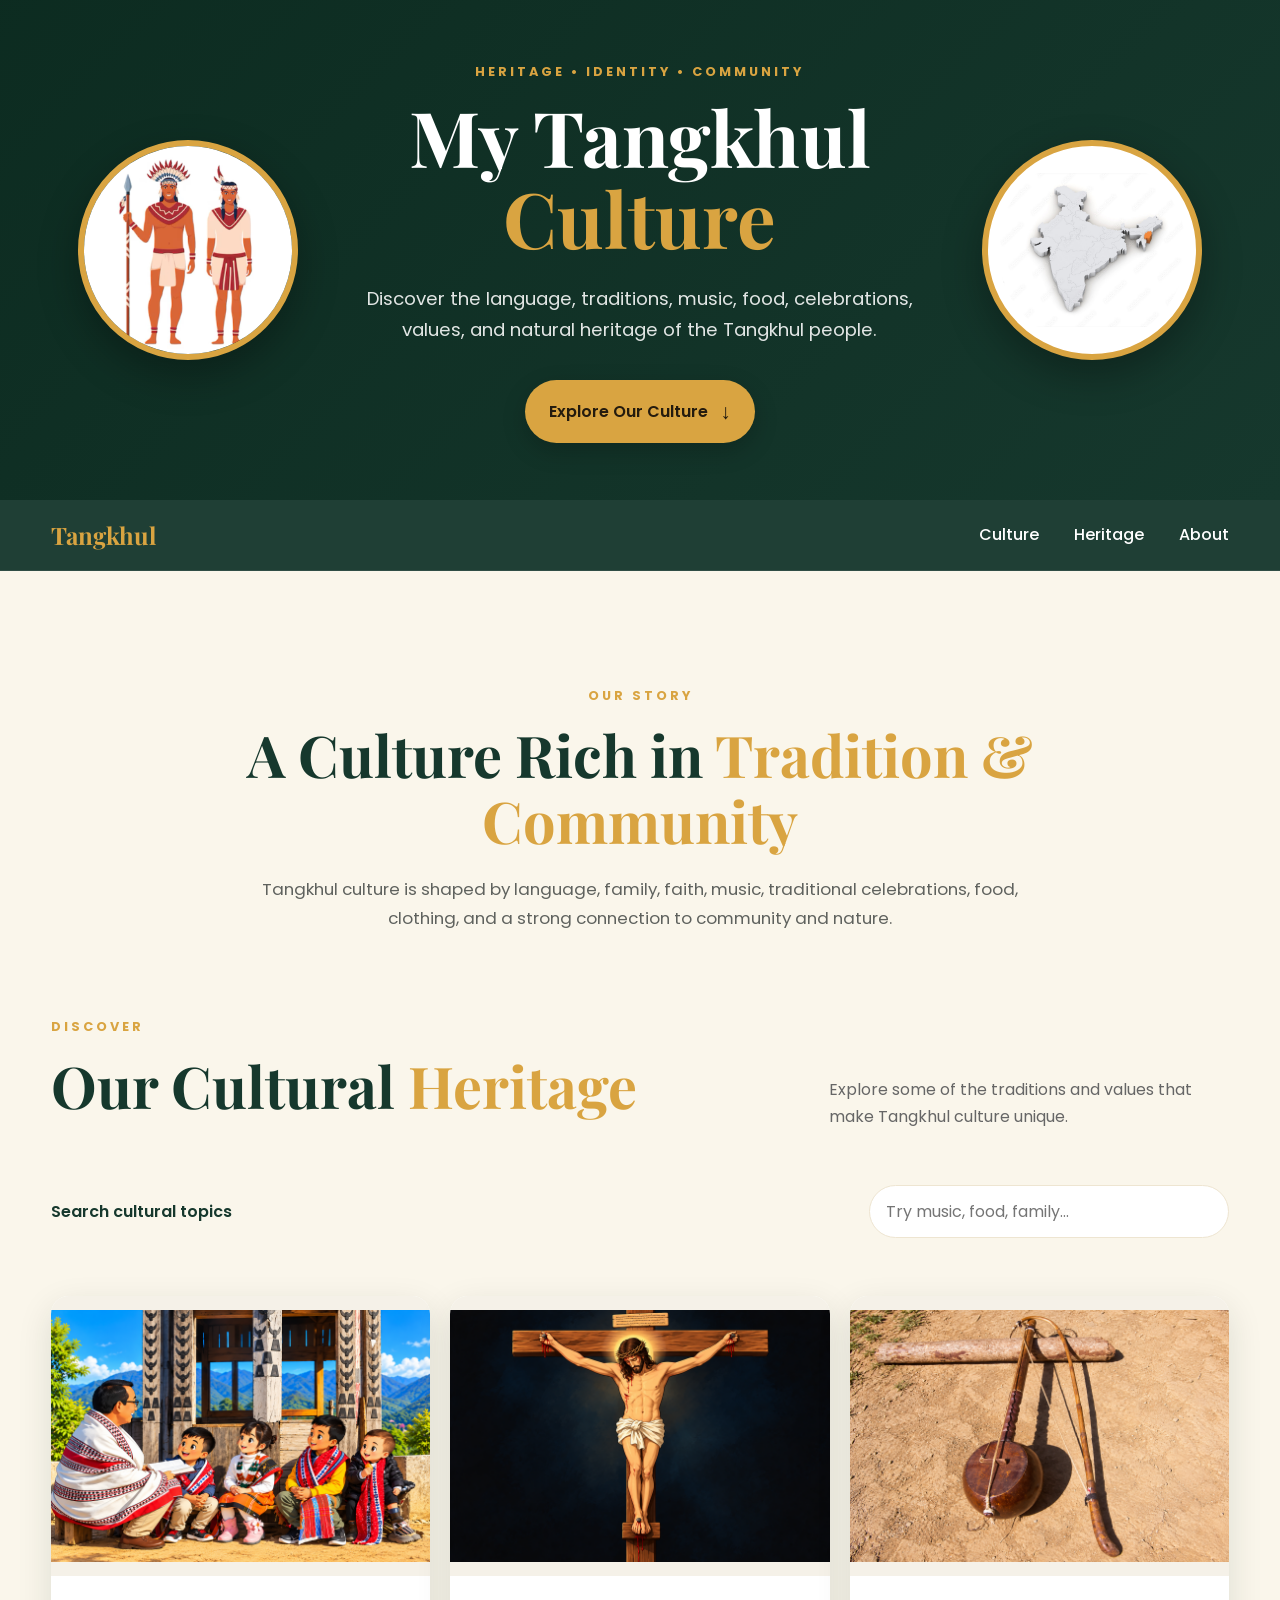
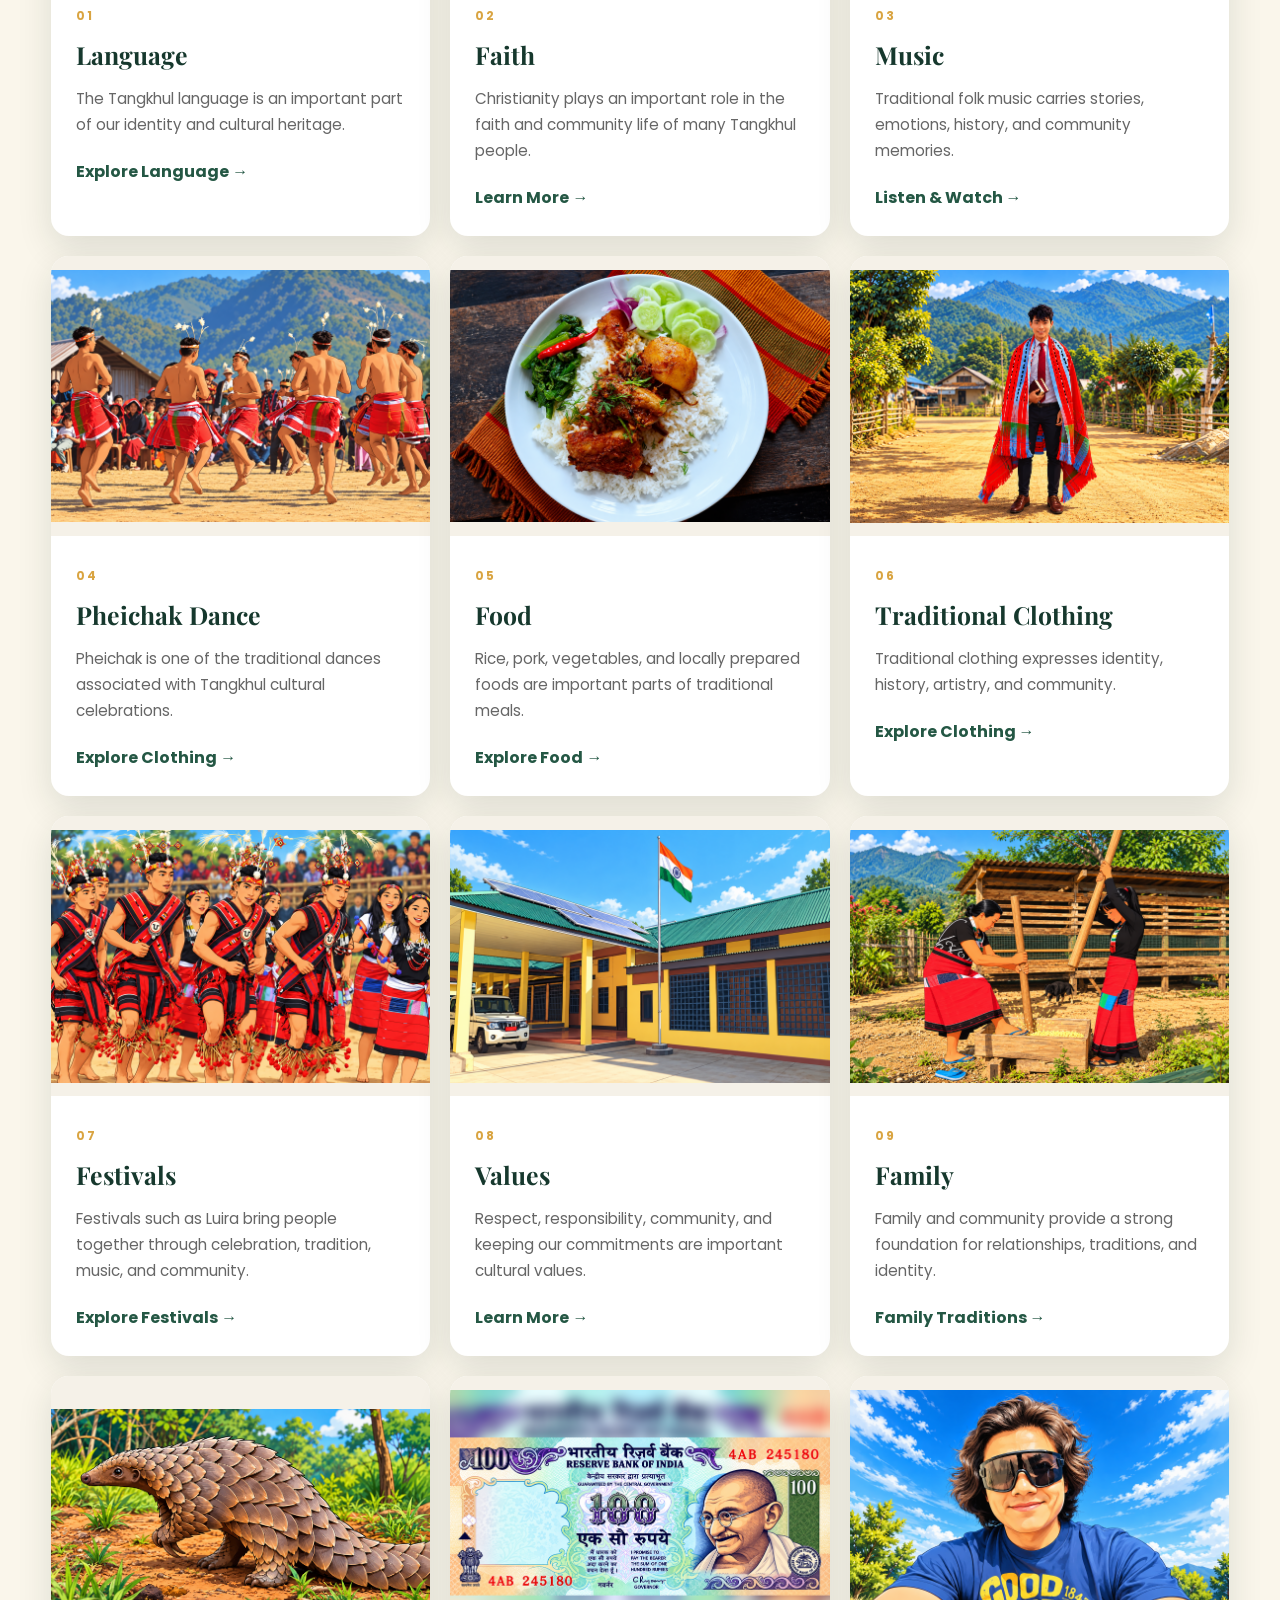
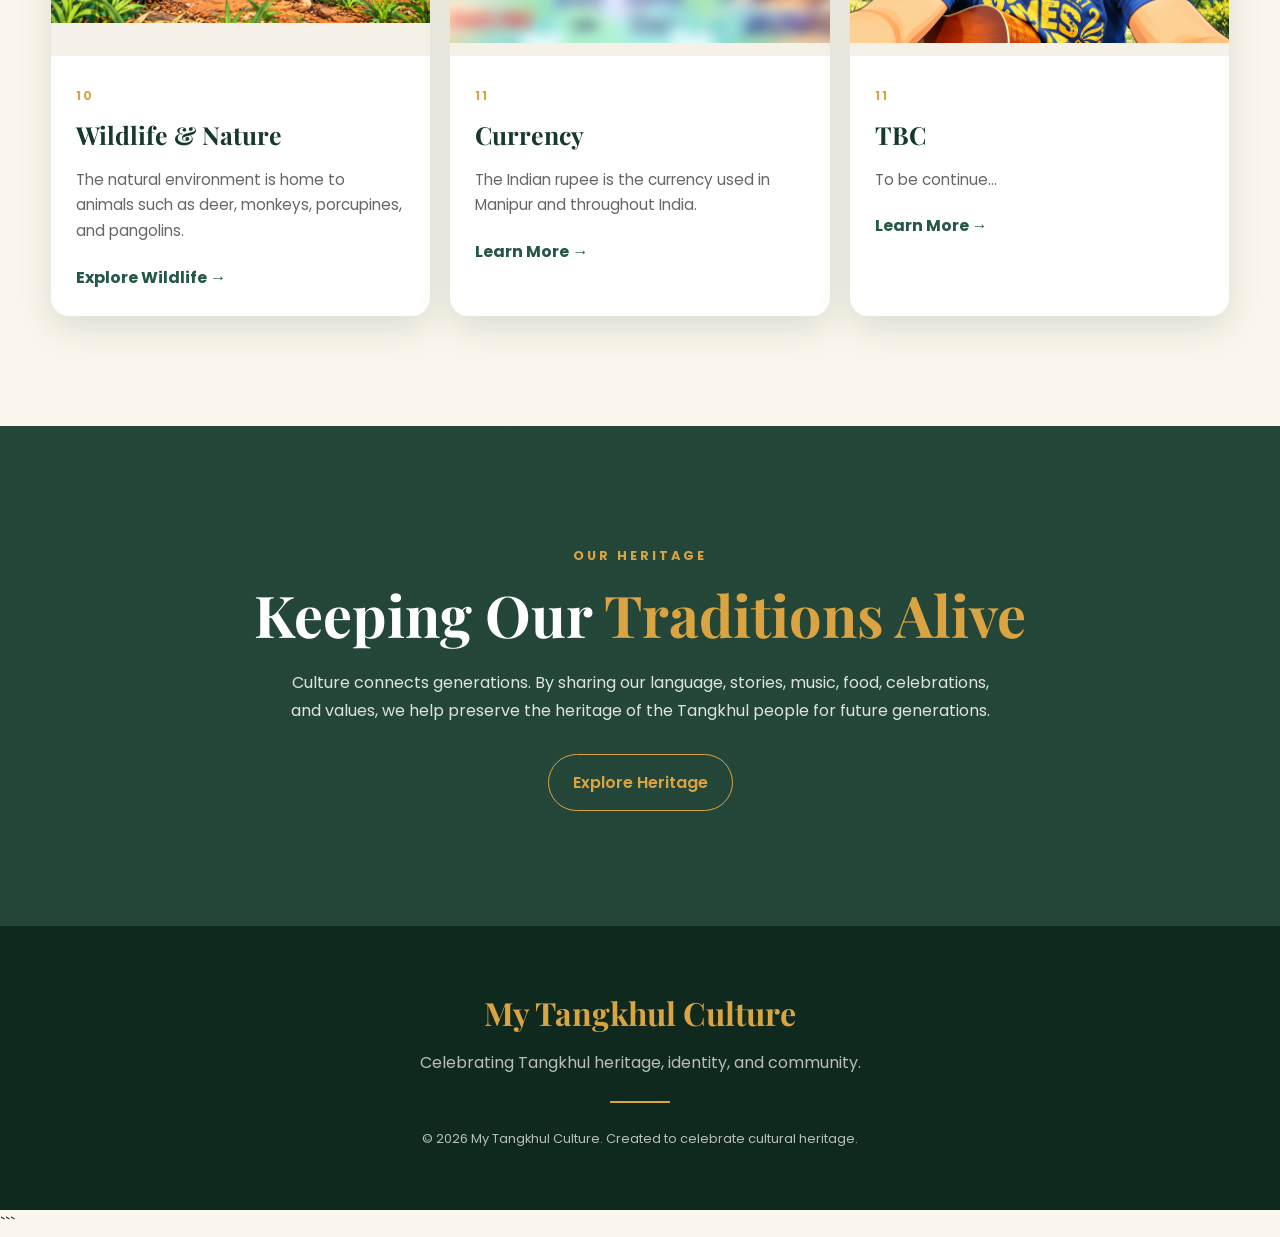
==== index.html @ 8b341cf4 "Fix equal culture card heights Co-authored-by: Copilot <223556219+Copilot@users.noreply.github.com>" ====
<!DOCTYPE html>
<html lang="en">

<head>
  <meta charset="UTF-8">
  <meta name="viewport" content="width=device-width, initial-scale=1.0">

  <meta name="description"
    content="Explore Tangkhul culture, language, traditions, food, music, festivals, clothing, family values, and natural heritage.">

  <title>Tangkhul Culture | Heritage & Tradition</title>

  <link rel="stylesheet" href="style.css">

  <!-- Google Font -->
  <link rel="preconnect" href="https://fonts.googleapis.com">
  <link rel="preconnect" href="https://fonts.gstatic.com" crossorigin>
  <link href="https://fonts.googleapis.com/css2?family=Playfair+Display:wght@600;700&family=Poppins:wght@300;400;500;600;700&display=swap" rel="stylesheet">
</head>

<body>

  <!-- ================= HEADER ================= -->

  <header class="hero">

    <div class="hero-overlay"></div>

    <div class="hero-content">

      <div class="hero-images">

        <img
          class="culture-logo"
          src="folder/image2.jpeg"
          alt="Tangkhul cultural heritage">

        
      </div>

      <div class="hero-text">

        <span class="eyebrow">HERITAGE • IDENTITY • COMMUNITY</span>

        <h1>
          My Tangkhul
          <span>Culture</span>
        </h1>

        <p>
          Discover the language, traditions, music, food, celebrations,
          values, and natural heritage of the Tangkhul people.
        </p>

        <a href="#culture" class="hero-button">
          Explore Our Culture
          <span>↓</span>
        </a>

      </div>

     <div class="hero-map">
  <img
    class="map-image"
    src="folder/India_map.jpg"
    alt="Map showing Manipur, India">
</div>
    </div>

  </header>


  <!-- ================= NAVIGATION ================= -->

  <nav class="navbar">

    <div class="nav-container">

      <a href="#" class="nav-logo">
        Tangkhul
      </a>

      <div class="nav-links">
        <a href="#culture">Culture</a>
        <a href="#heritage">Heritage</a>
        <a href="#about">About</a>
      </div>

    </div>

  </nav>


  <!-- ================= MAIN ================= -->

  <main>


    <!-- INTRODUCTION -->

    <section class="intro-section" id="about">

      <div class="section-label">
        OUR STORY
      </div>

      <h2>
        A Culture Rich in
        <span>Tradition & Community</span>
      </h2>

      <p>
        Tangkhul culture is shaped by language, family, faith, music,
        traditional celebrations, food, clothing, and a strong connection
        to community and nature.
      </p>

    </section>


    <!-- CULTURE -->

    <section class="culture-section" id="culture">

      <div class="section-heading">

        <div>
          <span class="section-label">DISCOVER</span>

          <h2>
            Our Cultural
            <span>Heritage</span>
          </h2>
        </div>

        <p>
          Explore some of the traditions and values that make Tangkhul
          culture unique.
        </p>

      </div>

      <div class="culture-search">
        <label for="culture-search-input">Search cultural topics</label>
        <input
          type="search"
          id="culture-search-input"
          placeholder="Try music, food, family..."
          autocomplete="off">
        <p class="search-status" id="search-status" aria-live="polite"></p>
      </div>


      <div class="culture-grid">


        <!-- LANGUAGE -->

        <article class="culture-card">

          <div class="card-image">
            <img
              src="folder/images3.png"
              alt="Tangkhul language and communication">
          </div>

          <div class="card-content">

            <span class="card-number">01</span>

            <h3>Language</h3>

            <p>
              The Tangkhul language is an important part of our identity
              and cultural heritage.
            </p>

            <a href="VIDEO_LINK_HERE" target="_blank" rel="noopener">
              Explore Language →
            </a>

          </div>

        </article>


        <!-- FAITH -->

        <article class="culture-card">

          <div class="card-image">
            <img
              src="folder/images4.png"
              alt="Tangkhul Christian faith">
          </div>

          <div class="card-content">

            <span class="card-number">02</span>

            <h3>Faith</h3>

            <p>
              Christianity plays an important role in the faith and
              community life of many Tangkhul people.
            </p>

            <a href="VIDEO_LINK_HERE" target="_blank" rel="noopener">
              Learn More →
            </a>

          </div>

        </article>


        <!-- MUSIC -->

        <article class="culture-card">

          <div class="card-image">
            <img
              src="folder/image5.png"
              alt="Traditional Tangkhul folk music">
          </div>

          <div class="card-content">

            <span class="card-number">03</span>

            <h3>Music</h3>

            <p>
              Traditional folk music carries stories, emotions,
              history, and community memories.
            </p>

            <a href="VIDEO_LINK_HERE" target="_blank" rel="noopener">
              Listen & Watch →
            </a>

          </div>

        </article>


        <!-- DANCE -->

        <article class="culture-card">

          <div class="card-image">
            <img
              src="folder/images6.png"
              alt="Pheichak traditional Tangkhul dance">
          </div>

          <div class="card-content">

            <span class="card-number">04</span>

            <h3>Pheichak Dance</h3>

            <p>
              Pheichak is one of the traditional dances associated
              with Tangkhul cultural celebrations.
            </p>

            <a
              href="https://www.google.com/search?q=tangkhul+traditional+dance&sca_esv=b1f4eb556121911c&udm=2&biw=1680&bih=928&sxsrf=APpeQnvKiBE0In77gcV1rYUWbkbeqvC3vQ%3A1791389968572&ei=EHHGavG8Io7wkPIPmfiJ-QQ&ved=2ahUKEwjxhOzVp6iXAxUOOEQIHRl8Ik8Q4dUDegQIBhAN&uact=5&oq=tangkhul+traditional+dance&gs_lp=Egtnd3Mtd2l6LWltZyIadGFuZ2todWwgdHJhZGl0aW9uYWwgZGFuY2UyBRAAGIAESOEZUIMJWPwScAJ4AJABAJgBOqABiAKqAQE1uAEDyAEA-AEBmAIHoAKuAsICBBAAGB7CAgYQABgIGB6YAwCIBgGSBwE3oAeFCLIHATW4B6ICwgcFMC41LjLIBxSACAE&sclient=gws-wiz-img"
              target="_blank"
              rel="noopener">
              Explore Clothing →
            </a>


          </div>

        </article>


        <!-- FOOD -->

        <article class="culture-card">

          <div class="card-image">
            <img
              src="folder/images7.png"
              alt="Traditional Tangkhul food">
          </div>

          <div class="card-content">

            <span class="card-number">05</span>

            <h3>Food</h3>

            <p>
              Rice, pork, vegetables, and locally prepared foods
              are important parts of traditional meals.
            </p>

            <a
              href="https://www.google.com/search?sca_esv=e6558228c21b68cd&sxsrf=APpeQnvVaDxxaYmfhgzriC5wGG1EToeEeA:1791347391746&q=tangkhul+fruits+tangkhul+vegetables+list&uds=AJ5uw1_a2D0D09lxm8gpKKOTUn4rTalc9ibXQalw1qPNRsa2kQ3IgC-gRByLQxCX6St3PCnp_PXDQDhPF0Wb9hGnmIifoe-ceVEUcqGxDKPXpAwOVZIaawjYuNQMHVTKQurfPCdl4IJgNLN0kufZ2jVDjZq__uH-X9YtwYuvs0_4UU7yqIbAY0s&udm=2&sa=X&ved=2ahUKEwi799CHiaeXAxWUGoYAHeyMA28QxKsJKAR6BAgWEAE&ictx=0&biw=1680&bih=928&dpr=2"
              target="_blank"
              rel="noopener">
              Explore Food →
            </a>

          </div>

        </article>


        <!-- CLOTHING -->

        <article class="culture-card">

          <div class="card-image">
            <img
              src="folder/image8.png"
              alt="Traditional Tangkhul clothing">
          </div>

          <div class="card-content">

            <span class="card-number">06</span>

            <h3>Traditional Clothing</h3>

            <p>
              Traditional clothing expresses identity, history,
              artistry, and community.
            </p>
             <a
              href="https://www.google.com/search?sca_esv=b1f4eb556121911c&sxsrf=APpeQnvEWLbJCbgbvyyE2s7sHMADtFmPQA:1791389965728&udm=2&fbs=[base64]&q=tangkhul+traditional+attire&sa=X&sqi=2&ved=2ahUKEwivw77Up6iXAxVlLEQIHWVtBCEQtKgLegQIHRAB&biw=1680&bih=928&dpr=2"
              target="_blank"
              rel="noopener">
              Explore Clothing →
            </a>

          </div>

        </article>


        <!-- FESTIVALS -->

        <article class="culture-card">

          <div class="card-image">
            <img
              src="folder/images9.png"
              alt="Luira Tangkhul festival">
          </div>

          <div class="card-content">

            <span class="card-number">07</span>

            <h3>Festivals</h3>

            <p>
              Festivals such as Luira bring people together through
              celebration, tradition, music, and community.
            </p>

            <a href="VIDEO_LINK_HERE" target="_blank" rel="noopener">
              Explore Festivals →
            </a>

          </div>

        </article>


        <!-- VALUES -->

        <article class="culture-card">

          <div class="card-image">
            <img
              src="folder/images10.png"
              alt="Tangkhul community values">
          </div>

          <div class="card-content">

            <span class="card-number">08</span>

            <h3>Values</h3>

            <p>
              Respect, responsibility, community, and keeping our
              commitments are important cultural values.
            </p>

            <a href="VIDEO_LINK_HERE" target="_blank" rel="noopener">
              Learn More →
            </a>

          </div>

        </article>


        <!-- FAMILY -->

        <article class="culture-card">

          <div class="card-image">
            <img
              src="folder/images11.png"
              alt="Tangkhul family and community">
          </div>

          <div class="card-content">

            <span class="card-number">09</span>

            <h3>Family</h3>

            <p>
              Family and community provide a strong foundation for
              relationships, traditions, and identity.
            </p>

            <a href="VIDEO_LINK_HERE" target="_blank" rel="noopener">
              Family Traditions →
            </a>

          </div>

        </article>


        <!-- WILDLIFE -->

        <article class="culture-card">

          <div class="card-image">
            <img
              src="folder/images12.png"
              alt="Wildlife in Tangkhul homeland">
          </div>

          <div class="card-content">

            <span class="card-number">10</span>

            <h3>Wildlife & Nature</h3>

            <p>
              The natural environment is home to animals such as
              deer, monkeys, porcupines, and pangolins.
            </p>

            <a href="VIDEO_LINK_HERE" target="_blank" rel="noopener">
              Explore Wildlife →
            </a>

          </div>

        </article>


        <!-- CURRENCY -->

        <article class="culture-card">

          <div class="card-image">
            <img
              src="folder/images13.png"
              alt="Indian rupee currency">
          </div>

          <div class="card-content">

            <span class="card-number">11</span>

            <h3>Currency</h3>

            <p>
              The Indian rupee is the currency used in Manipur
              and throughout India.
            </p>

            <a href="VIDEO_LINK_HERE" target="_blank" rel="noopener">
              Learn More →
            </a>

          </div>

        </article>

       <!-- To be continue -->

       <article class="culture-card">

          <div class="card-image">
            <img
              src="folder/images14.png"
              alt="Indian rupee currency">
          </div>

          <div class="card-content">

            <span class="card-number">11</span>

            <h3>TBC</h3>

            <p>
              To be continue...
            </p>

            <a href="VIDEO_LINK_HERE" target="_blank" rel="noopener">
              Learn More →
            </a>

          </div>

        </article>
      </div>

    </section>


    <!-- HERITAGE BANNER -->

    <section class="heritage-section" id="heritage">

      <div class="heritage-content">

        <span class="section-label">
          OUR HERITAGE
        </span>

        <h2>
          Keeping Our
          <span>Traditions Alive</span>
        </h2>

        <p>
          Culture connects generations. By sharing our language,
          stories, music, food, celebrations, and values, we help
          preserve the heritage of the Tangkhul people for future
          generations.
        </p>

        <a href="#culture" class="outline-button">
          Explore Heritage
        </a>

      </div>

    </section>

  </main>


  <!-- ================= FOOTER ================= -->

  <footer>

    <div class="footer-content">

      <h2>My Tangkhul Culture</h2>

      <p>
        Celebrating Tangkhul heritage, identity, and community.
      </p>

      <div class="footer-line"></div>

      <p class="copyright">
        © 2026 My Tangkhul Culture. Created to celebrate cultural heritage.
      </p>

    </div>

  </footer>

  <script src="script.js"></script>

</body>
</html>
```
---- style.css ----
/* =========================================
   COLOR VARIABLES
========================================= */

:root {
  --green-dark: #16382d;
  --green: #245744;
  --green-light: #3d7358;

  --gold: #d9a441;
  --gold-light: #e8c477;

  --cream: #faf6eb;
  --cream-dark: #eee5d1;

  --brown: #65452f;

  --white: #ffffff;
  --black: #17201c;

  --shadow: 0 12px 35px rgba(20, 45, 35, 0.12);
}


/* =========================================
   RESET
========================================= */

* {
  box-sizing: border-box;
  margin: 0;
  padding: 0;
}

html {
  scroll-behavior: smooth;
}

body {
  font-family: "Poppins", Arial, sans-serif;
  background: var(--cream);
  color: var(--black);
  line-height: 1.7;
}


/* =========================================
   HERO
========================================= */

.hero {
  position: relative;
  min-height: 500px;

  display: flex;
  align-items: center;

  background: var(--green-dark);
  color: white;

  overflow: hidden;
}

.hero-overlay {
  position: absolute;
  inset: 0;

  background: linear-gradient(
    135deg,
    rgba(12, 43, 32, 0.95),
    rgba(22, 56, 45, 0.85)
  );
}

.hero-content {
  position: relative;
  z-index: 2;

  width: min(1200px, 92%);
  margin: 0 auto;

  /* THREE COLUMNS */
  display: grid;
  grid-template-columns: 1fr 2fr 1fr;

  align-items: center;
  gap: 40px;
}


/* COLUMN 1 */

.hero-images {
  display: flex;
  justify-content: center;
  align-items: center;
}

.culture-logo {
  width: 220px;
  height: 220px;

  object-fit: cover;

  border-radius: 50%;

  border: 6px solid var(--gold);

  box-shadow: 0 15px 40px rgba(0, 0, 0, 0.3);
}


/* COLUMN 2 */

.hero-text {
  text-align: center;
}

.hero-text h1 {
  font-size: clamp(2.5rem, 5vw, 4.5rem);
  line-height: 1.1;

  margin-bottom: 20px;
}

.hero-text h1 span {
  color: var(--gold);
}

.hero-text p {
  max-width: 600px;
  margin: 0 auto 30px;

  font-size: 1.1rem;
}


/* COLUMN 3 */

.hero-map {
  display: flex;
  justify-content: center;
  align-items: center;
}

.map-image {
  width: 220px;
  height: 220px;

  object-fit: contain;

  background: white;

  border-radius: 50%;

  border: 6px solid var(--gold);

  padding: 10px;

  box-shadow: 0 15px 40px rgba(0, 0, 0, 0.3);
}

.eyebrow,
.section-label {
  display: inline-block;

  color: var(--gold);

  font-size: 0.8rem;

  font-weight: 700;

  letter-spacing: 3px;

  margin-bottom: 14px;
}


.hero h1 {
  font-family: "Playfair Display", serif;

  font-size: clamp(3rem, 6vw, 5.5rem);

  line-height: 1.05;

  margin-bottom: 25px;
}


.hero h1 span,
.intro-section h2 span,
.section-heading h2 span,
.heritage-section h2 span {
  color: var(--gold);
}


.hero p {
  max-width: 620px;

  font-size: 1.15rem;

  color: rgba(255, 255, 255, 0.88);

  margin-bottom: 35px;
}


/* =========================================
   BUTTON
========================================= */

.hero-button,
.outline-button {
  display: inline-flex;

  align-items: center;

  gap: 12px;

  padding: 14px 24px;

  border-radius: 50px;

  text-decoration: none;

  font-weight: 600;

  transition: 0.3s ease;
}


.hero-button {
  background: var(--gold);

  color: #241b0e;

  box-shadow:
    0 8px 25px rgba(0, 0, 0, 0.2);
}


.hero-button:hover {
  transform: translateY(-3px);

  background: var(--gold-light);
}


.hero-button span {
  font-size: 1.3rem;
}


/* =========================================
   NAVIGATION
========================================= */

.navbar {
  position: sticky;

  top: 0;

  z-index: 100;

  background: rgba(22, 56, 45, 0.96);

  backdrop-filter: blur(12px);

  border-bottom: 1px solid rgba(255, 255, 255, 0.08);
}


.nav-container {
  width: min(1200px, 92%);

  margin: auto;

  min-height: 70px;

  display: flex;

  justify-content: space-between;

  align-items: center;
}


.nav-logo {
  color: var(--gold);

  font-family: "Playfair Display", serif;

  font-size: 1.5rem;

  font-weight: 700;

  text-decoration: none;
}


.nav-links {
  display: flex;

  gap: 35px;
}


.nav-links a {
  color: white;

  text-decoration: none;

  font-weight: 500;

  position: relative;

  transition: 0.3s;
}


.nav-links a::after {
  content: "";

  position: absolute;

  left: 0;
  bottom: -7px;

  width: 0;

  height: 2px;

  background: var(--gold);

  transition: 0.3s;
}


.nav-links a:hover {
  color: var(--gold);
}


.nav-links a:hover::after {
  width: 100%;
}


/* =========================================
   MAIN
========================================= */

main {
  overflow: hidden;
}


/* =========================================
   INTRO
========================================= */

.intro-section {
  max-width: 850px;

  margin: auto;

  padding: 110px 20px 80px;

  text-align: center;
}


.intro-section h2,
.section-heading h2,
.heritage-section h2 {
  font-family: "Playfair Display", serif;

  font-size: clamp(2.3rem, 5vw, 3.6rem);

  line-height: 1.15;

  color: var(--green-dark);

  margin-bottom: 22px;
}


.intro-section p {
  font-size: 1.05rem;

  color: #5f625e;
}


/* =========================================
   CULTURE SECTION
========================================= */

.culture-section {
  width: min(1200px, 92%);

  margin: auto;

  padding-bottom: 110px;
}


.section-heading {
  display: flex;

  justify-content: space-between;

  align-items: end;

  gap: 50px;

  margin-bottom: 45px;
}


.section-heading > p {
  max-width: 400px;

  color: #666;

  margin-bottom: 10px;
}


.culture-search {
  display: grid;
  grid-template-columns: auto minmax(220px, 360px);
  align-items: center;
  justify-content: space-between;
  gap: 12px 24px;
  margin: 34px 0 28px;
}

.culture-search label {
  color: var(--green-dark);
  font-weight: 600;
}

.culture-search input {
  width: 100%;
  padding: 12px 16px;
  border: 1px solid var(--cream-dark);
  border-radius: 50px;
  background: var(--white);
  color: var(--black);
  font: inherit;
  outline: none;
  transition: border-color 0.2s ease, box-shadow 0.2s ease;
}

.culture-search input:focus {
  border-color: var(--gold);
  box-shadow: 0 0 0 3px rgba(217, 164, 65, 0.2);
}

.search-status {
  grid-column: 2;
  min-height: 1.5em;
  margin-top: -4px;
  color: var(--green-light);
  font-size: 0.9rem;
}


/* =========================================
   CULTURE GRID
========================================= */

.culture-grid {
  display: grid;
  grid-template-columns: repeat(3, 1fr);
  grid-auto-rows: 1fr;
  gap: 20px;
  align-items: stretch;
}

.culture-card {
  display: flex;
  flex-direction: column;
  background: white;
  border-radius: 18px;
  overflow: hidden;
  box-shadow: 0 12px 35px rgba(20, 45, 35, 0.12);
  transition: transform 0.3s ease;
}

.culture-card:hover {
  transform: translateY(-8px);
}

.card-image {
  width: 100%;
  height: 280px;
  overflow: hidden;

  display: flex;
  align-items: center;
  justify-content: center;

  background-color: #f5f1e8;
}

.card-image img {
  width: 100%;
  height: 100%;
  object-fit: contain;       /* Shows the WHOLE image */
  object-position: center;
  display: block;
}
.culture-card:hover .card-image img {
  transform: scale(1.06);
}

.card-content {
  flex: 1;
  padding: 25px;
}


.card-number {
  color: var(--gold);

  font-size: 0.75rem;

  font-weight: 700;

  letter-spacing: 2px;
}


.card-content h3 {
  color: var(--green-dark);

  font-family: "Playfair Display", serif;

  font-size: 1.55rem;

  margin: 6px 0 10px;
}


.card-content p {
  color: #666;

  font-size: 0.95rem;

  margin-bottom: 20px;
}


.card-content a {
  color: var(--green);

  text-decoration: none;

  font-weight: 700;

  transition: 0.25s;
}


.card-content a:hover {
  color: var(--gold);
}


/* =========================================
   HERITAGE SECTION
========================================= */

.heritage-section {
  position: relative;

  min-height: 500px;

  display: flex;

  align-items: center;

  background:
    linear-gradient(
      rgba(15, 53, 40, 0.91),
      rgba(15, 53, 40, 0.91)
    ),
    url("images/tangkhul-header.jpg")
    center / cover no-repeat;

  color: white;
}


.heritage-content {
  width: min(850px, 90%);

  margin: auto;

  text-align: center;
}


.heritage-section h2 {
  color: white;
}


.heritage-section p {
  max-width: 700px;

  margin: 0 auto 30px;

  color: rgba(255, 255, 255, 0.85);
}


/* =========================================
   OUTLINE BUTTON
========================================= */

.outline-button {
  border: 1px solid var(--gold);

  color: var(--gold);
}


.outline-button:hover {
  background: var(--gold);

  color: var(--green-dark);
}


/* =========================================
   FOOTER
========================================= */

footer {
  background: #10291f;

  color: white;

  text-align: center;

  padding: 60px 20px;
}


.footer-content {
  max-width: 700px;

  margin: auto;
}


.footer-content h2 {
  font-family: "Playfair Display", serif;

  font-size: 2rem;

  color: var(--gold);

  margin-bottom: 8px;
}


.footer-content p {
  color: rgba(255, 255, 255, 0.7);
}


.footer-line {
  width: 60px;

  height: 2px;

  background: var(--gold);

  margin: 25px auto;
}


.copyright {
  font-size: 0.8rem;
}


/* =========================================
   TABLET
========================================= */

@media (max-width: 900px) {

  .hero {
    min-height: auto;

    padding: 90px 0;
  }


  .hero-content {
    grid-template-columns: 1fr;

    text-align: center;

    gap: 40px;
  }


  .hero-images {
    position: relative;
    min-height: 300px;
    display: flex;
    align-items: center;
    justify-content: center;
  }


  .culture-logo {
    width: 240px;
    height: 240px;
  }


  .map-logo {
    width: 120px;
    height: 120px;
    position: absolute;
    right: 0;
    bottom: 0;
  }


  .hero-text {
    margin: auto;
  }

  .hero-spacer {
    display: none;
  }


  .hero p {
    margin-left: auto;
    margin-right: auto;
  }


  .section-heading {
    align-items: start;

    flex-direction: column;

    gap: 15px;
  }


  .culture-grid {
    grid-template-columns:
      repeat(2, minmax(0, 1fr));
  }

}


/* =========================================
   MOBILE
========================================= */

@media (max-width: 600px) {

  .hero {
    padding: 70px 0;
  }


  .hero-content {
    width: 90%;
  }


  .hero-images {
    position: relative;
    min-height: 230px;
    display: flex;
    align-items: center;
    justify-content: center;
  }


  .culture-logo {
    width: 190px;
    height: 190px;

    border-width: 5px;
  }


  .map-logo {
    width: 90px;
    height: 90px;

    position: absolute;
    right: 0;
    bottom: 0;

    border-width: 3px;
  }


  .hero h1 {
    font-size: 3rem;
  }


  .hero p {
    font-size: 1rem;
  }


  .nav-container {
    min-height: 60px;

    flex-direction: column;

    justify-content: center;

    gap: 5px;

    padding: 10px 0;
  }


  .nav-links {
    gap: 20px;
  }


  .nav-links a {
    font-size: 0.85rem;
  }


  .intro-section {
    padding:
      80px 20px
      60px;
  }


  .culture-section {
    width: 90%;

    padding-bottom: 80px;
  }


  .culture-search {
    grid-template-columns: 1fr;
    gap: 8px;
    margin-top: 24px;
  }

  .search-status {
    grid-column: 1;
  }


  .culture-grid {
    grid-template-columns: 1fr;

    gap: 20px;
  }


  .card-image {
    height: 230px;
  }


  .heritage-section {
    min-height: 450px;
  }

}
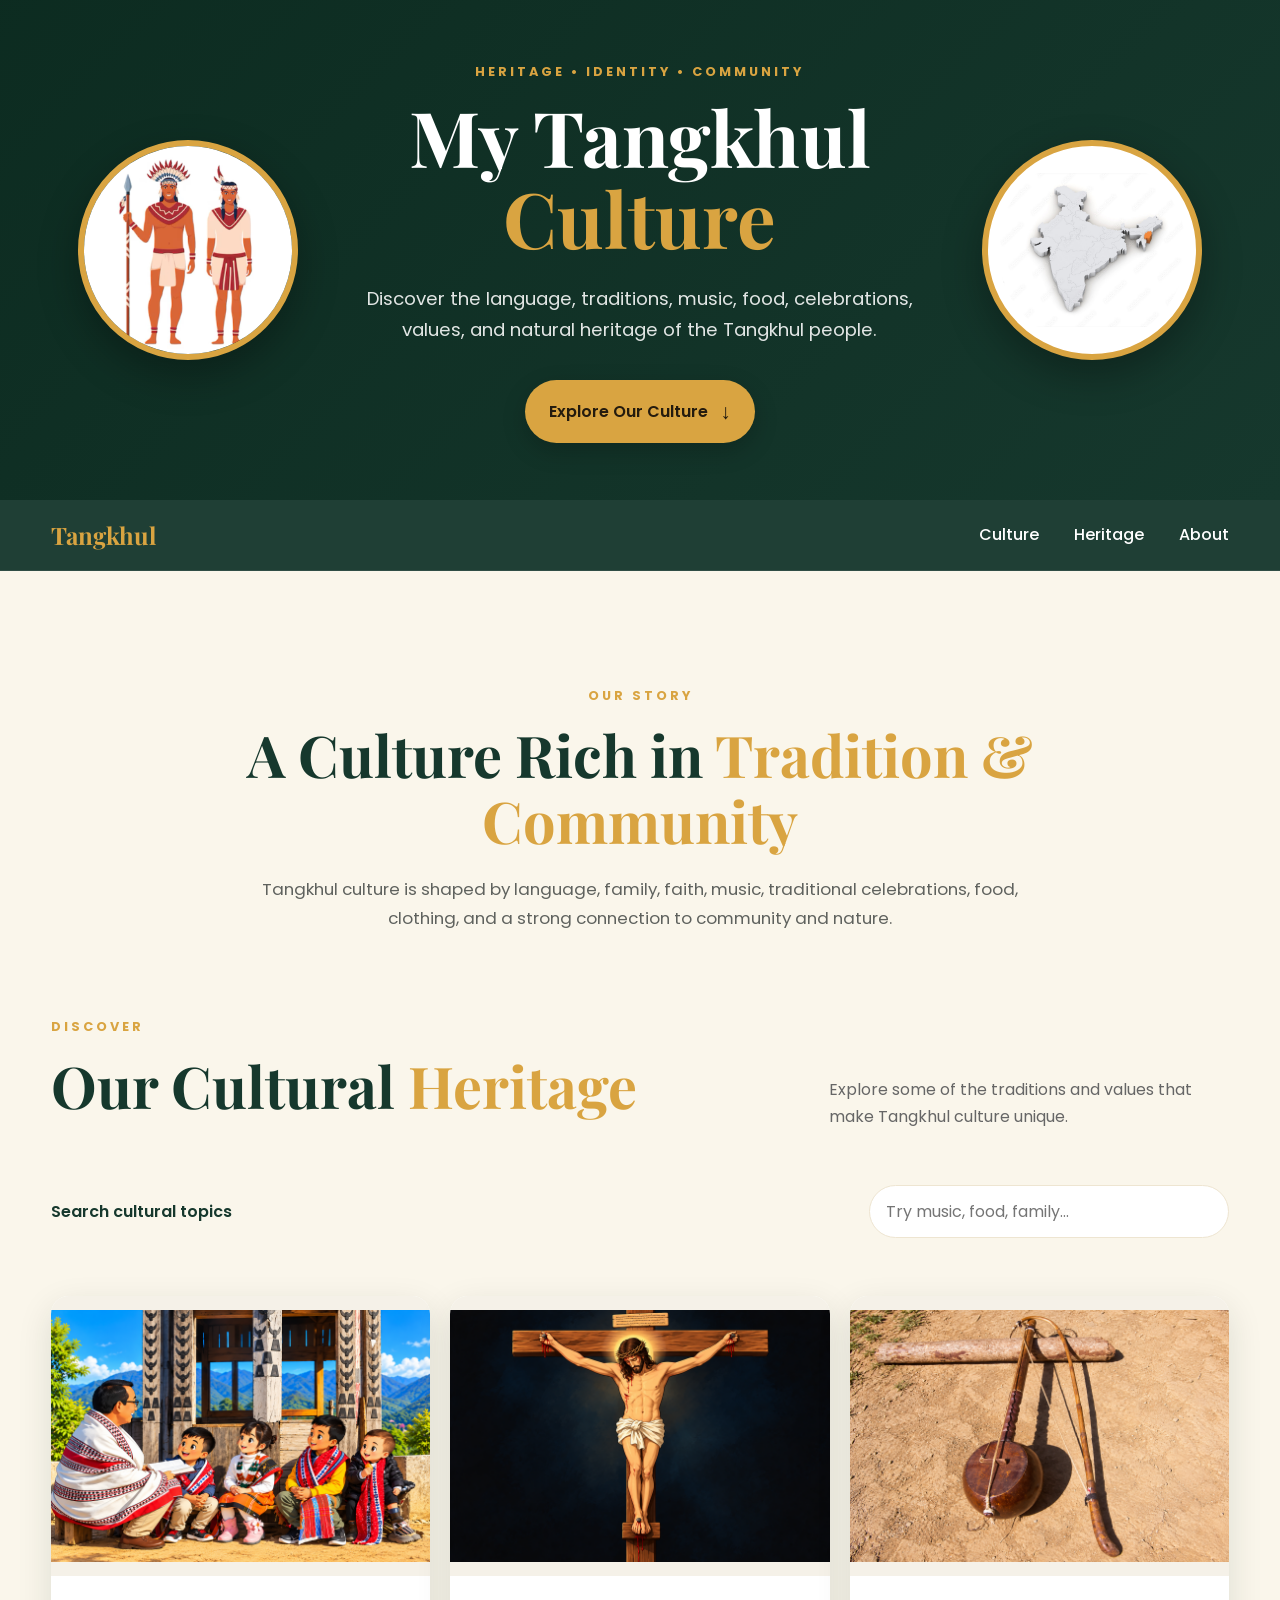
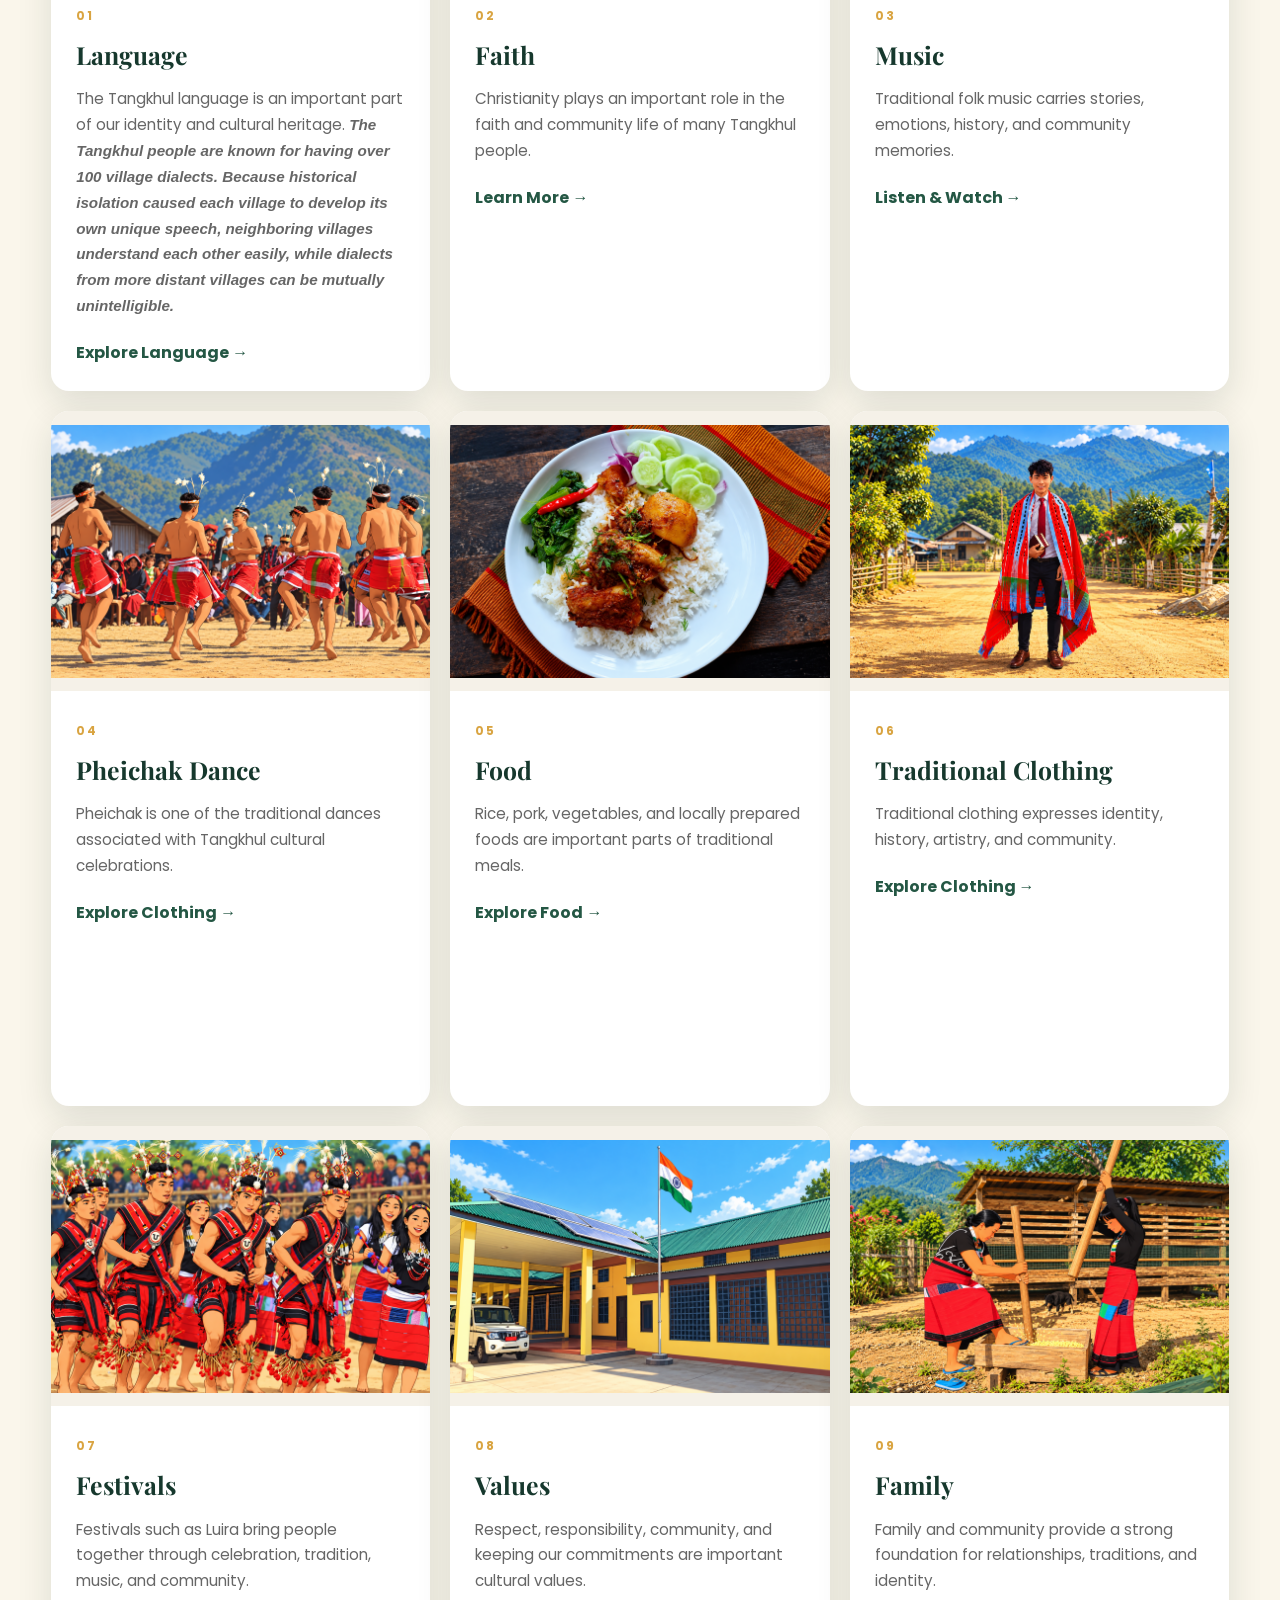
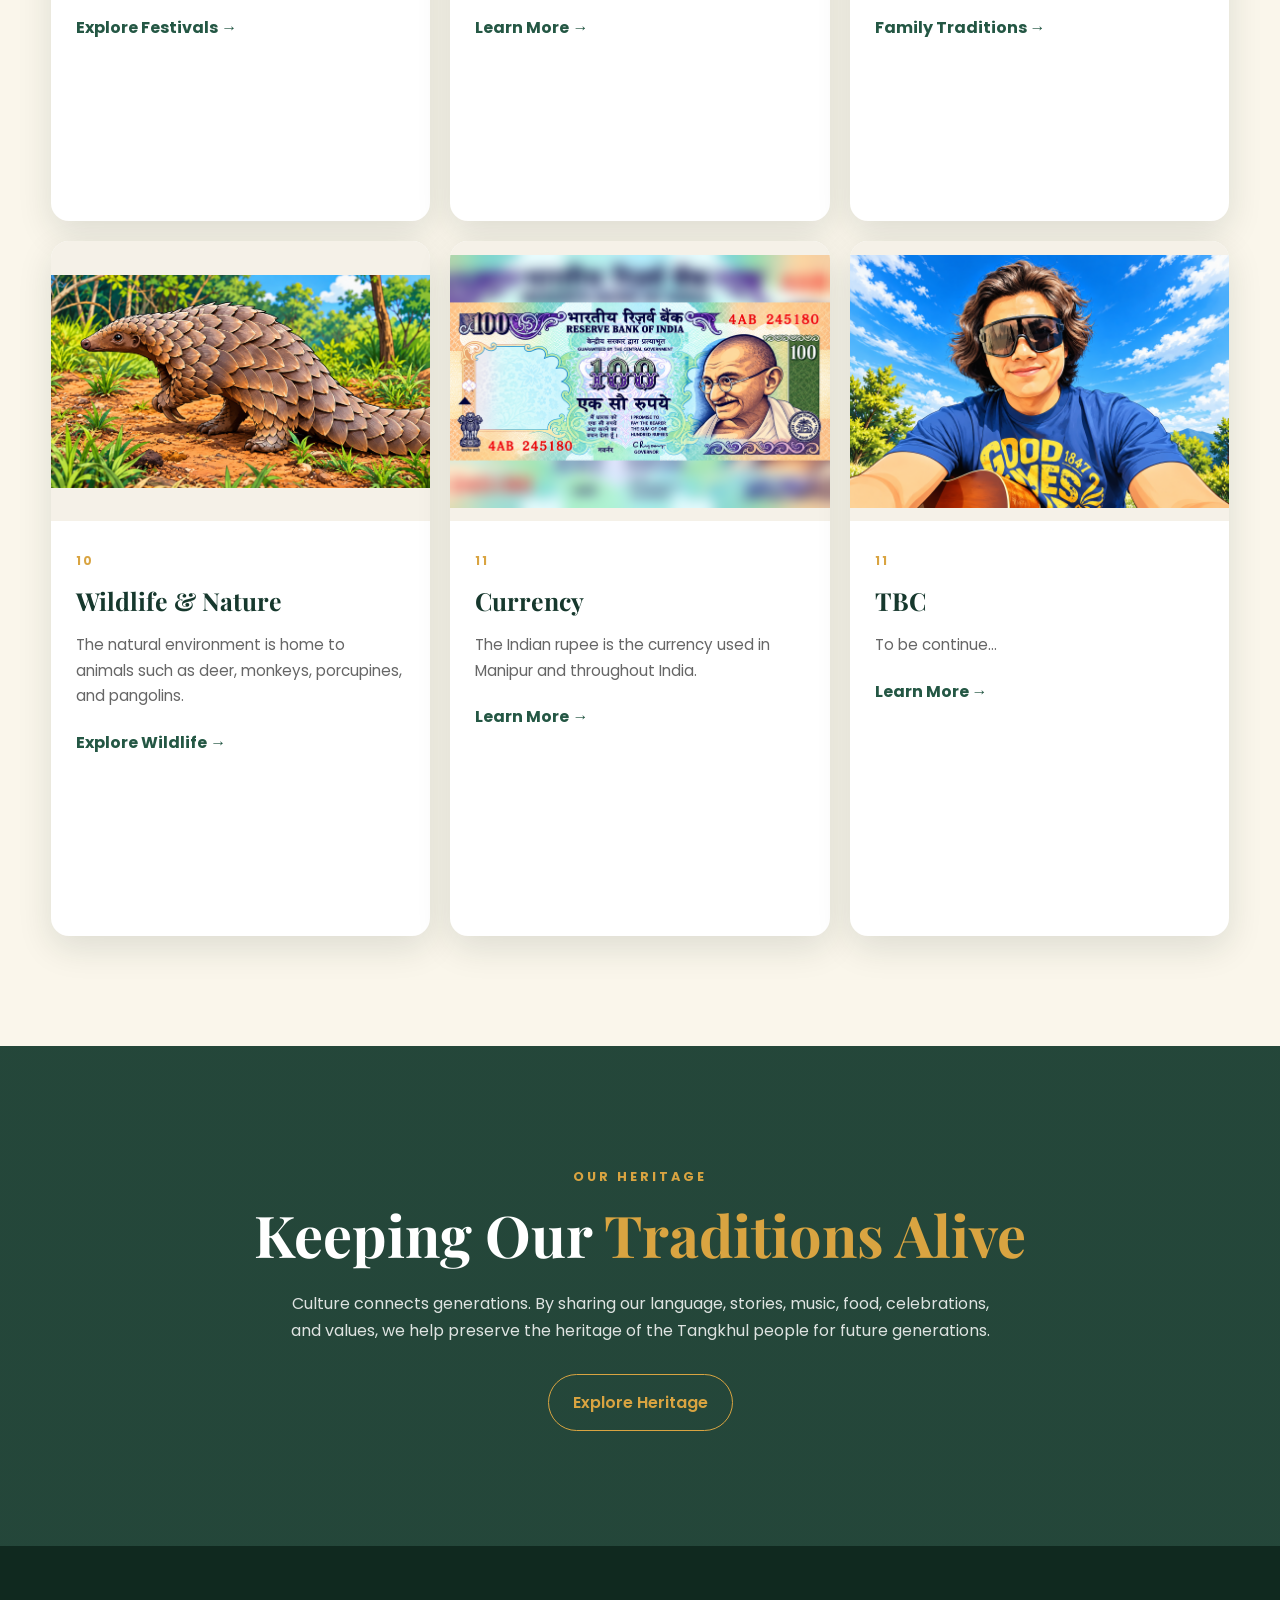
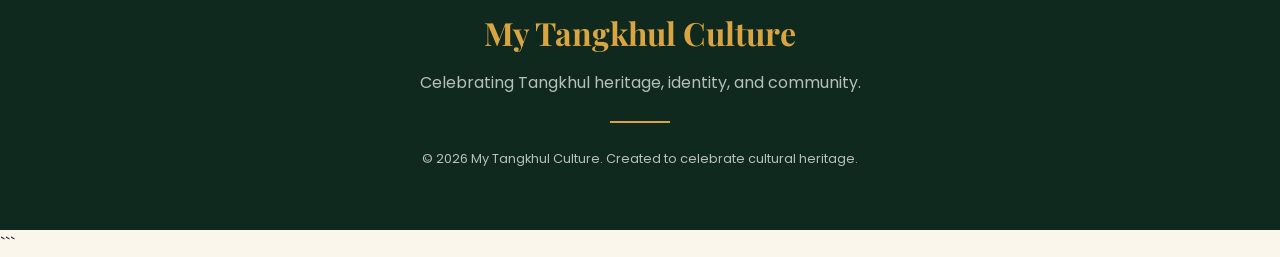
==== commit 951b8e03: "Added links" ====
--- a/index.html
+++ b/index.html
@@ -173,7 +173,7 @@
 
             <p>
               The Tangkhul language is an important part of our identity
-              and cultural heritage.
+              and cultural heritage.  <strong><em>The Tangkhul people are known for having over 100 village dialects. Because historical isolation caused each village to develop its own unique speech, neighboring villages understand each other easily, while dialects from more distant villages can be mutually unintelligible.</em></strong>
             </p>
 
             <a href="VIDEO_LINK_HERE" target="_blank" rel="noopener">
@@ -236,7 +236,7 @@
               history, and community memories.
             </p>
 
-            <a href="VIDEO_LINK_HERE" target="_blank" rel="noopener">
+            <a href="https://www.google.com/search?q=tangkhul+musical+instrument&sca_esv=b1f4eb556121911c&udm=2&biw=1920&bih=958&sxsrf=APpeQnu63uqkJrE2xoH8YnUE-1bvXG3bGw%3A1791990001249&ei=8ZjPaszwDuagkPIP8OyAsAc&ved=2ahUKEwiMrdz74rmXAxVmEEQIHXA2AHYQ4dUDegQIBhAN&uact=5&oq=tangkhul+musical+instrument&gs_lp=[base64]&sclient=gws-wiz-img" target="_blank" rel="noopener">
               Listen & Watch →
             </a>
 
@@ -365,7 +365,7 @@
               celebration, tradition, music, and community.
             </p>
 
-            <a href="VIDEO_LINK_HERE" target="_blank" rel="noopener">
+            <a href="https://www.youtube.com/watch?v=F3y5w0BOKCA&t=27s" target="_blank" rel="noopener">
               Explore Festivals →
             </a>
 
@@ -425,7 +425,7 @@
               relationships, traditions, and identity.
             </p>
 
-            <a href="VIDEO_LINK_HERE" target="_blank" rel="noopener">
+            <a href="https://www.youtube.com/watch?v=VMD7W3AEg0s" target="_blank" rel="noopener">
               Family Traditions →
             </a>
 
@@ -455,7 +455,7 @@
               deer, monkeys, porcupines, and pangolins.
             </p>
 
-            <a href="VIDEO_LINK_HERE" target="_blank" rel="noopener">
+            <a href="https://www.google.com/search?sca_esv=bcdf9297374b6ca0&sxsrf=APpeQnt9fQVo9QS5a_cLXP5q1spkP2y_9w:1791990220251&q=wildlife+tour+tourism+wildlife+and+nature+in+North+east+India&uds=[base64]&udm=2&sa=X&ved=2ahUKEwi74JLk47mXAxUEEEQIHRZtHLUQxKsJKAh6BQjxBRAB&ictx=0&biw=1920&bih=958&dpr=1" target="_blank" rel="noopener">
               Explore Wildlife →
             </a>
 
@@ -485,7 +485,7 @@
               and throughout India.
             </p>
 
-            <a href="VIDEO_LINK_HERE" target="_blank" rel="noopener">
+            <a href="https://www.google.com/search?q=rupees+currency&sca_esv=b1f4eb556121911c&udm=2&biw=1920&bih=958&sxsrf=APpeQnuOSNWb2rm_gi2RUjjJV0L34DK5MQ%3A1791989971968&ei=05jPasfZOu2Mur8PnrWNmAQ&oq=Rupees&gs_lp=[base64]&sclient=gws-wiz-img" target="_blank" rel="noopener">
               Learn More →
             </a>
 
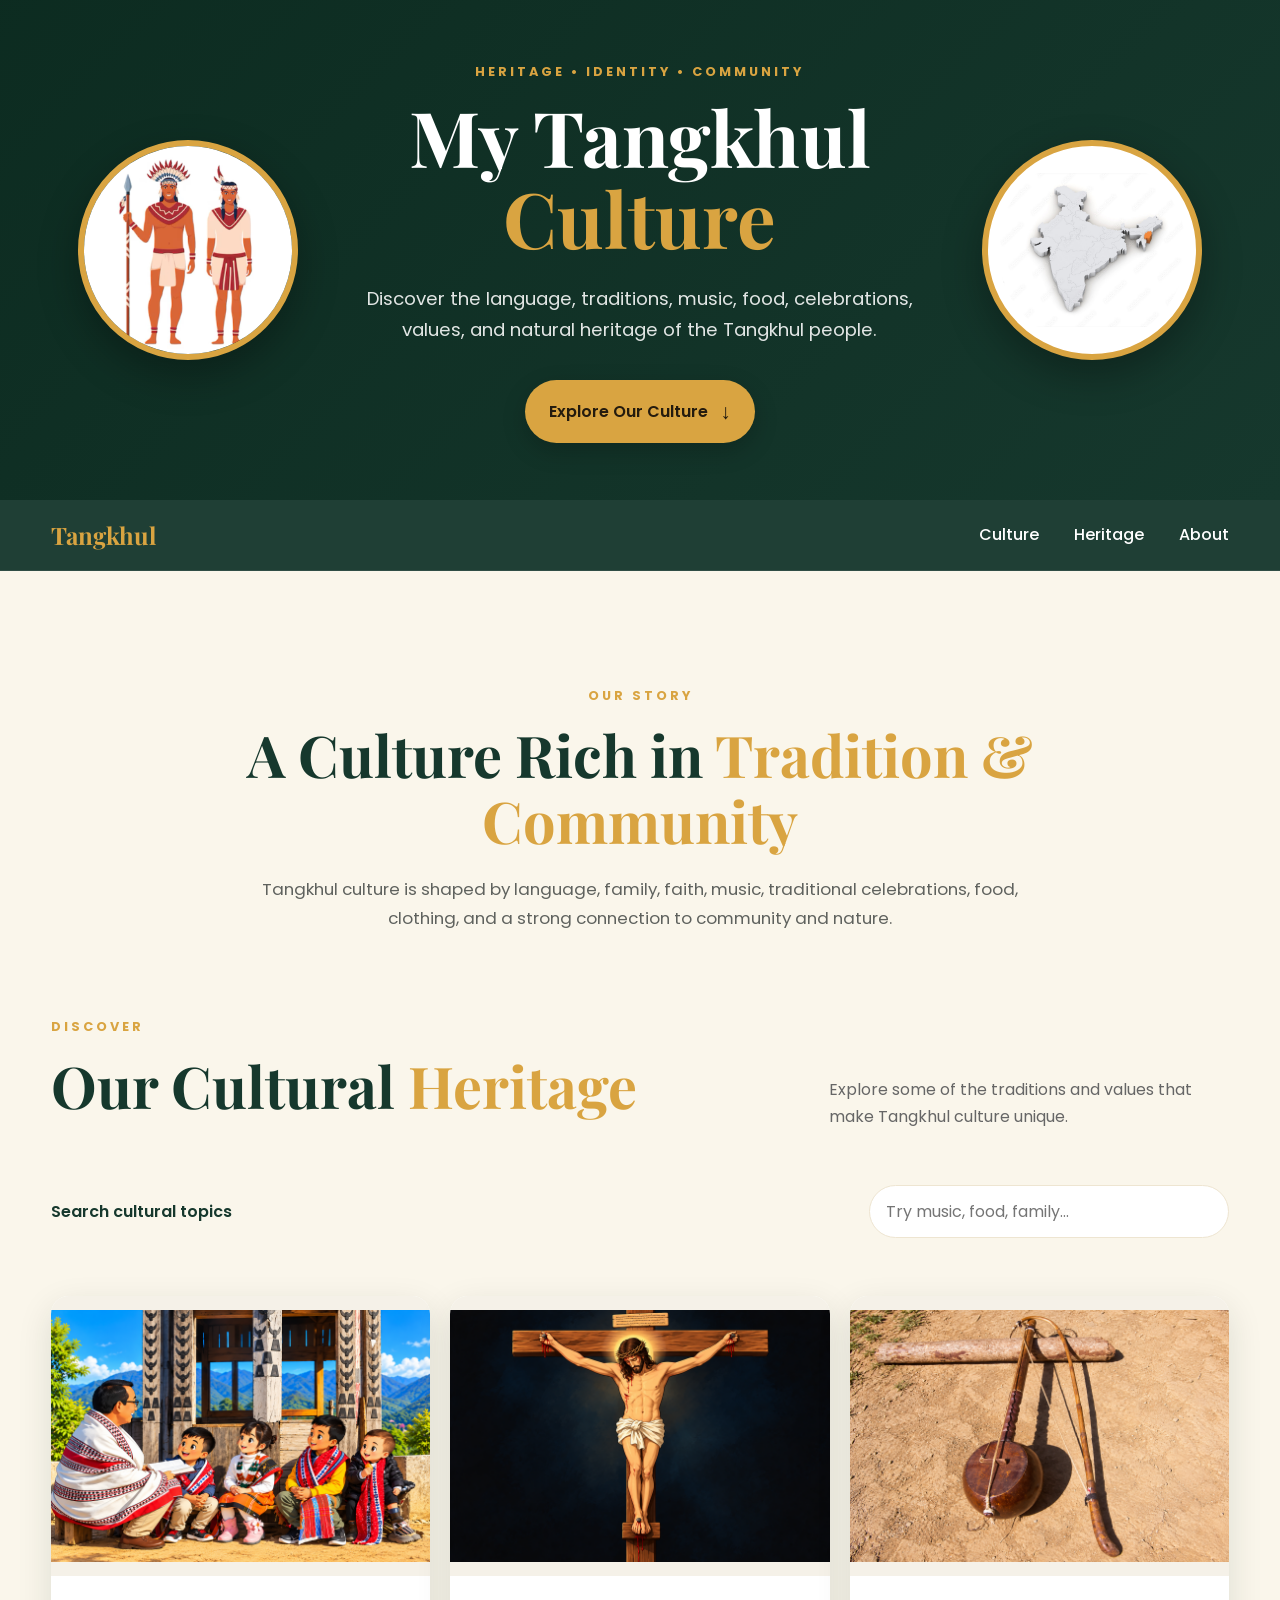
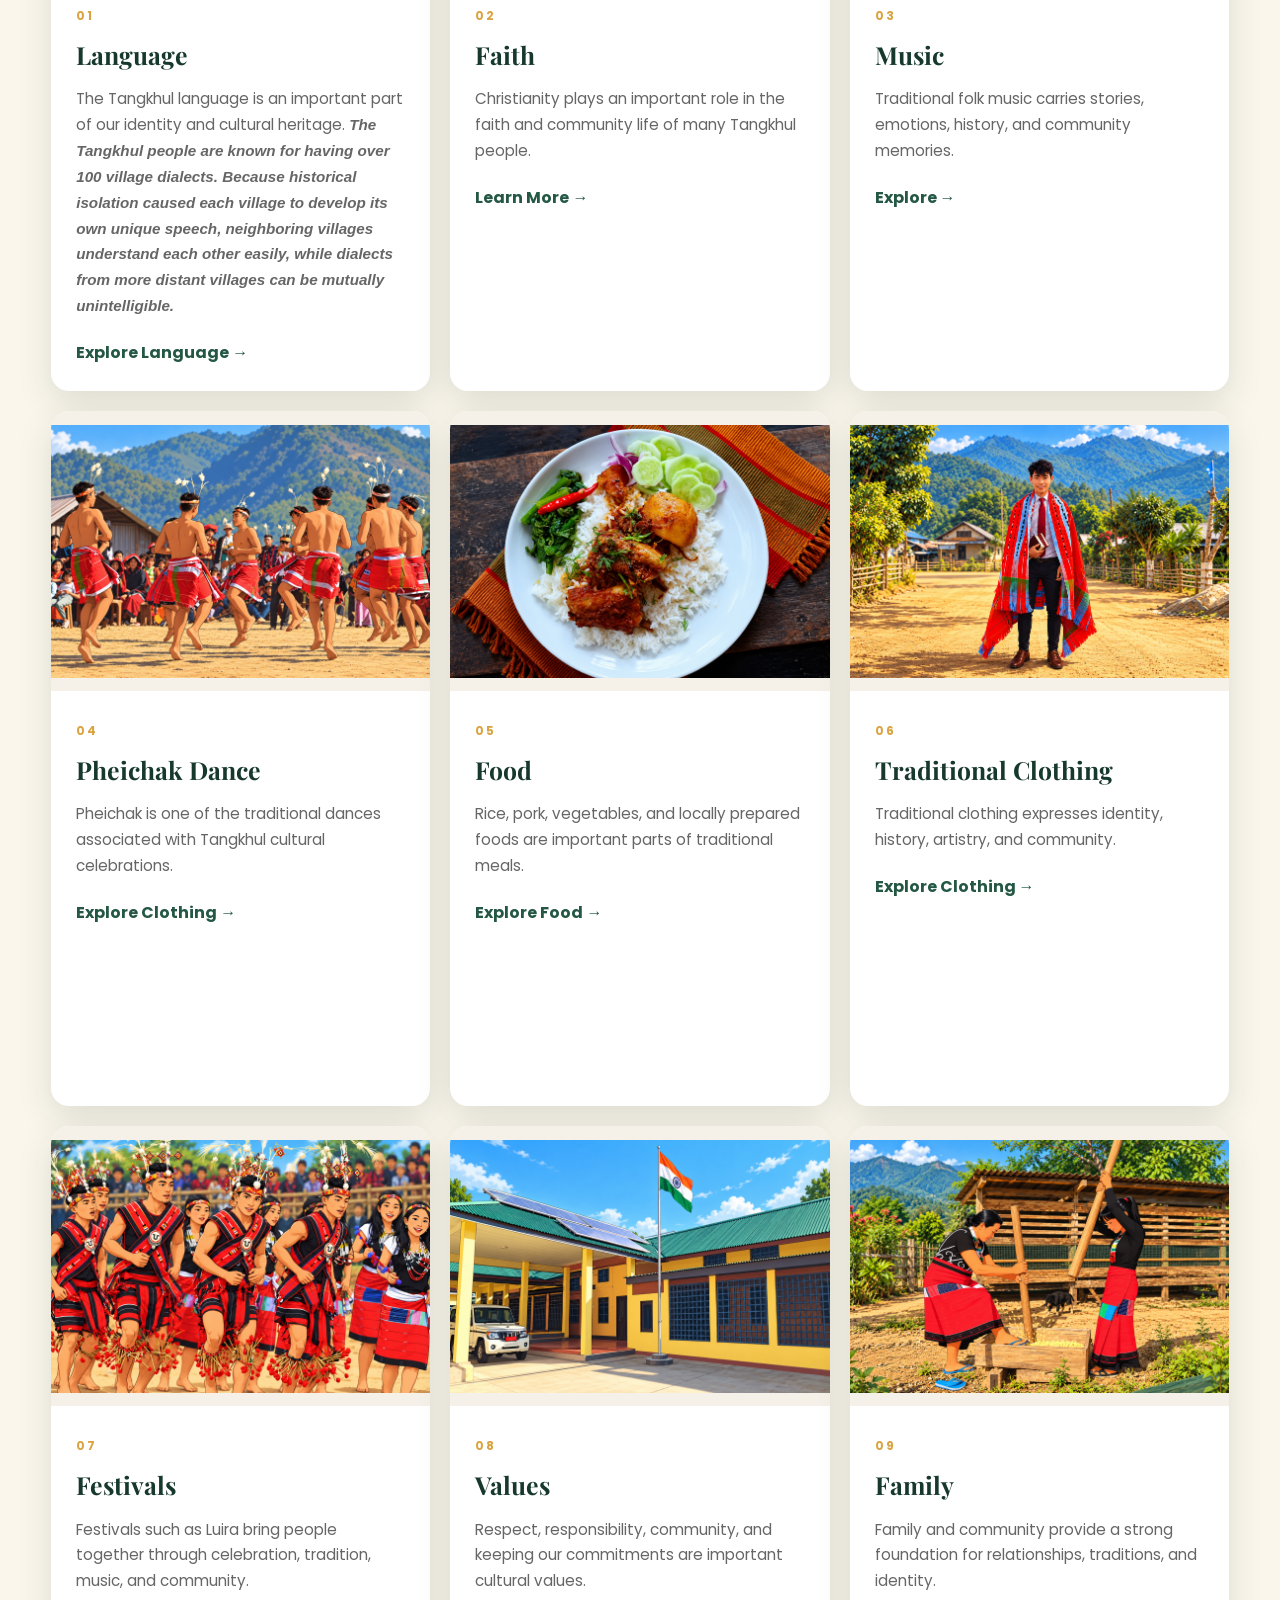
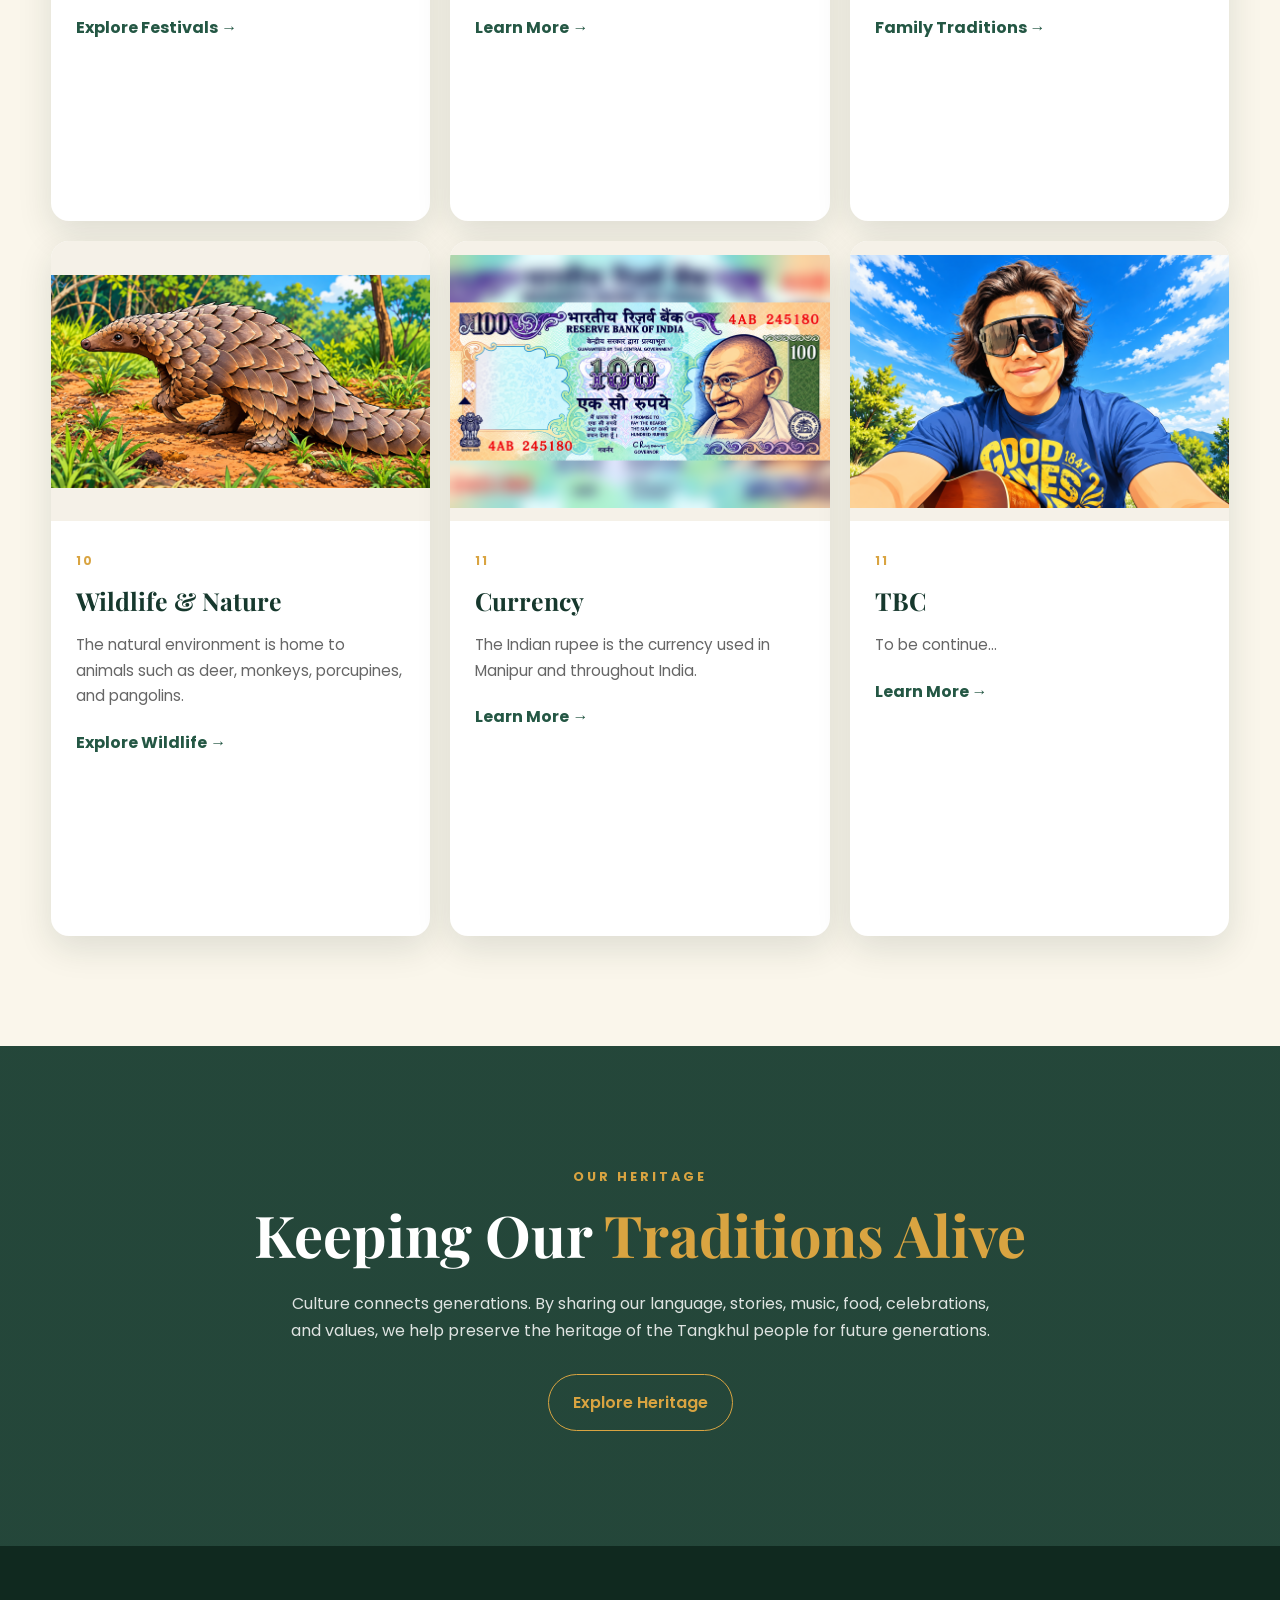
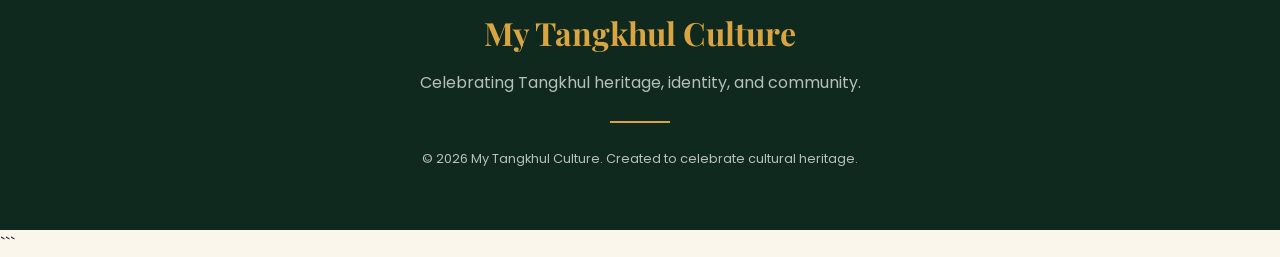
==== commit 72bbf17d: "corrected" ====
--- a/index.html
+++ b/index.html
@@ -237,7 +237,7 @@
             </p>
 
             <a href="https://www.google.com/search?q=tangkhul+musical+instrument&sca_esv=b1f4eb556121911c&udm=2&biw=1920&bih=958&sxsrf=APpeQnu63uqkJrE2xoH8YnUE-1bvXG3bGw%3A1791990001249&ei=8ZjPaszwDuagkPIP8OyAsAc&ved=2ahUKEwiMrdz74rmXAxVmEEQIHXA2AHYQ4dUDegQIBhAN&uact=5&oq=tangkhul+musical+instrument&gs_lp=[base64]&sclient=gws-wiz-img" target="_blank" rel="noopener">
-              Listen & Watch →
+              Explore →
             </a>
 
           </div>
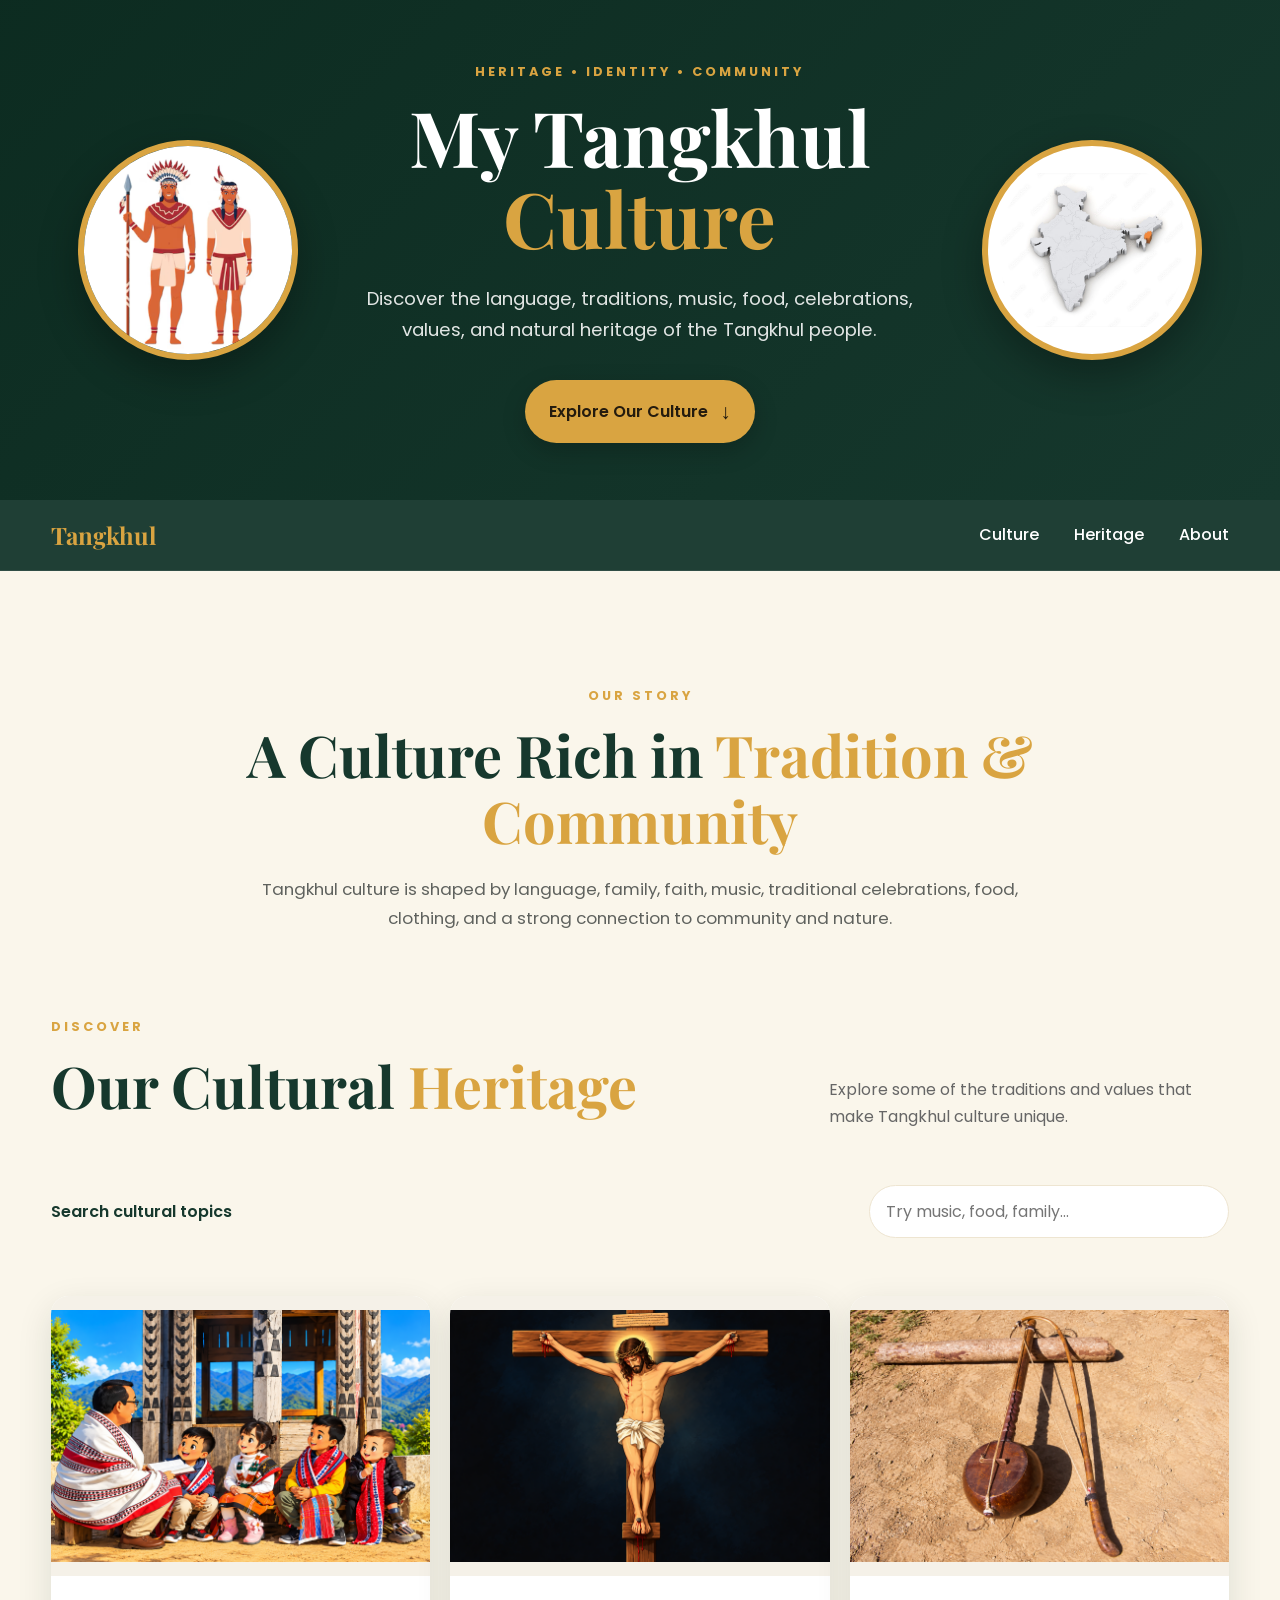
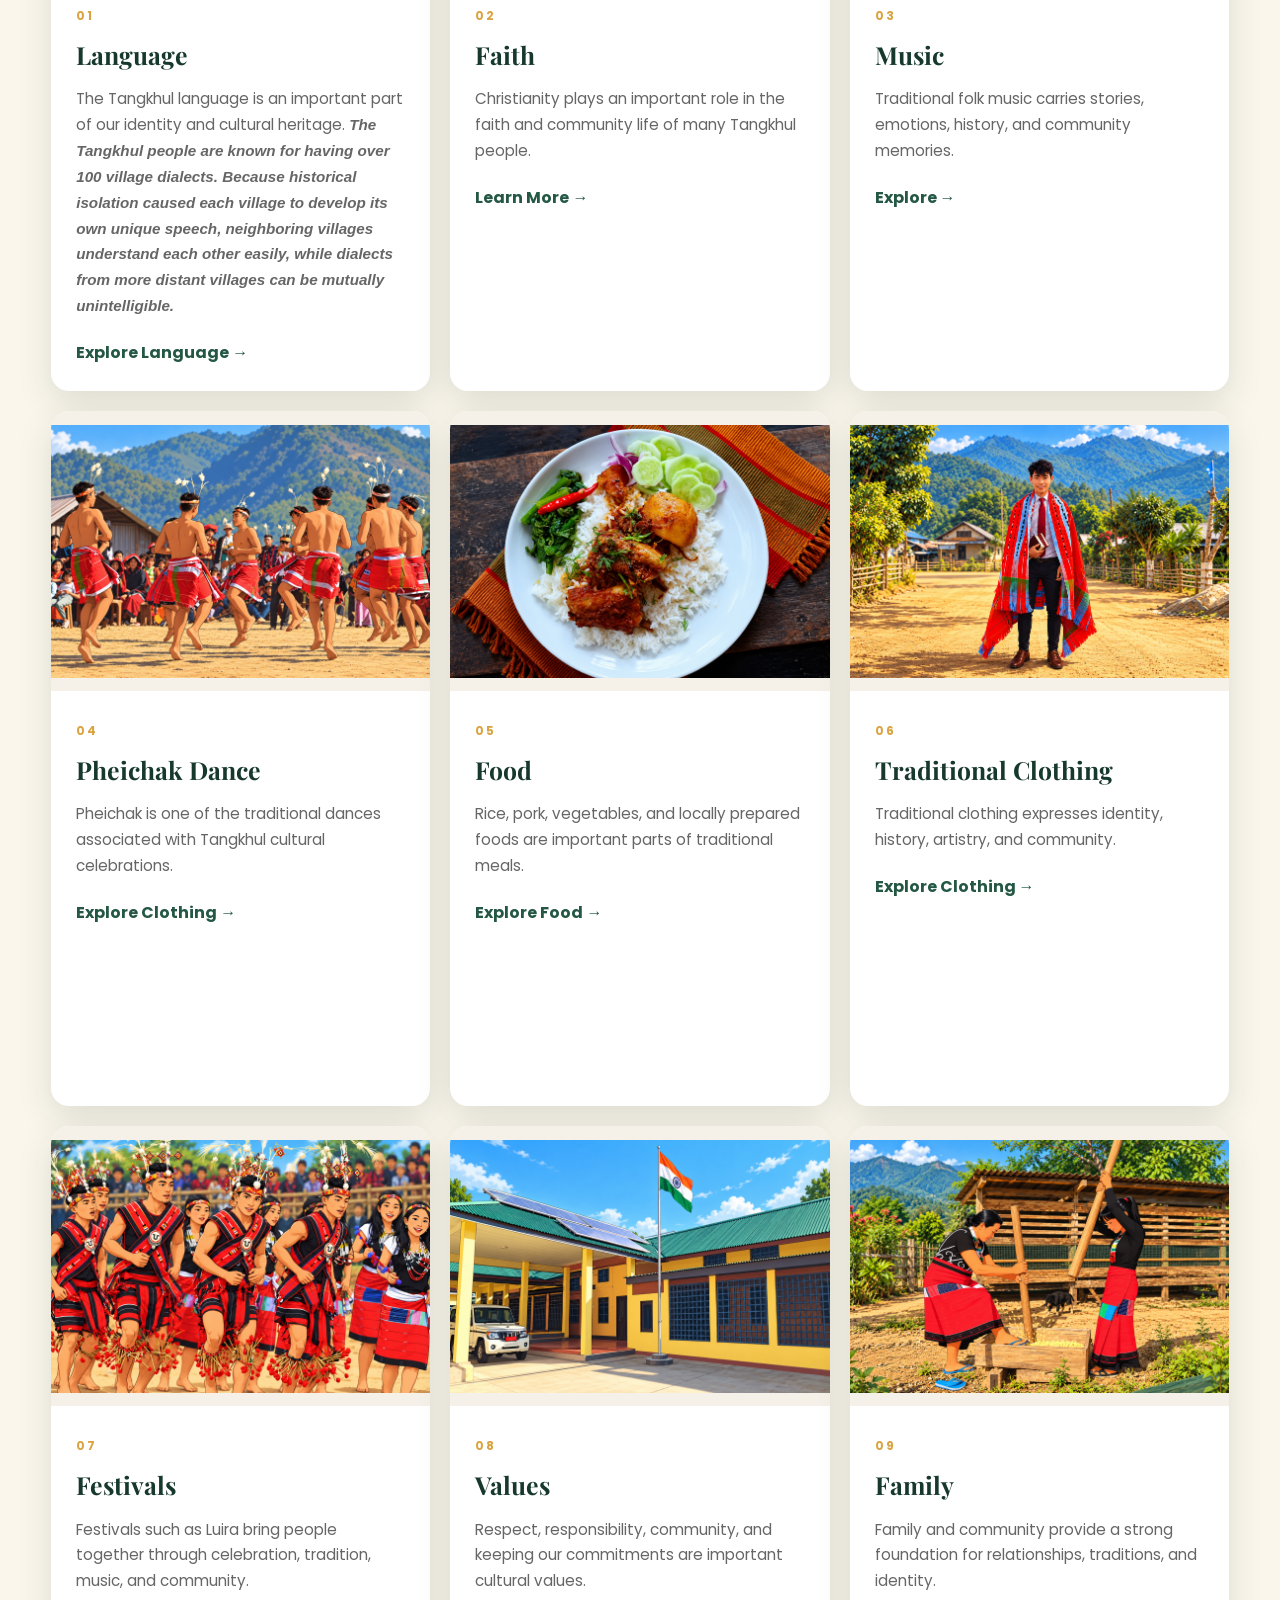
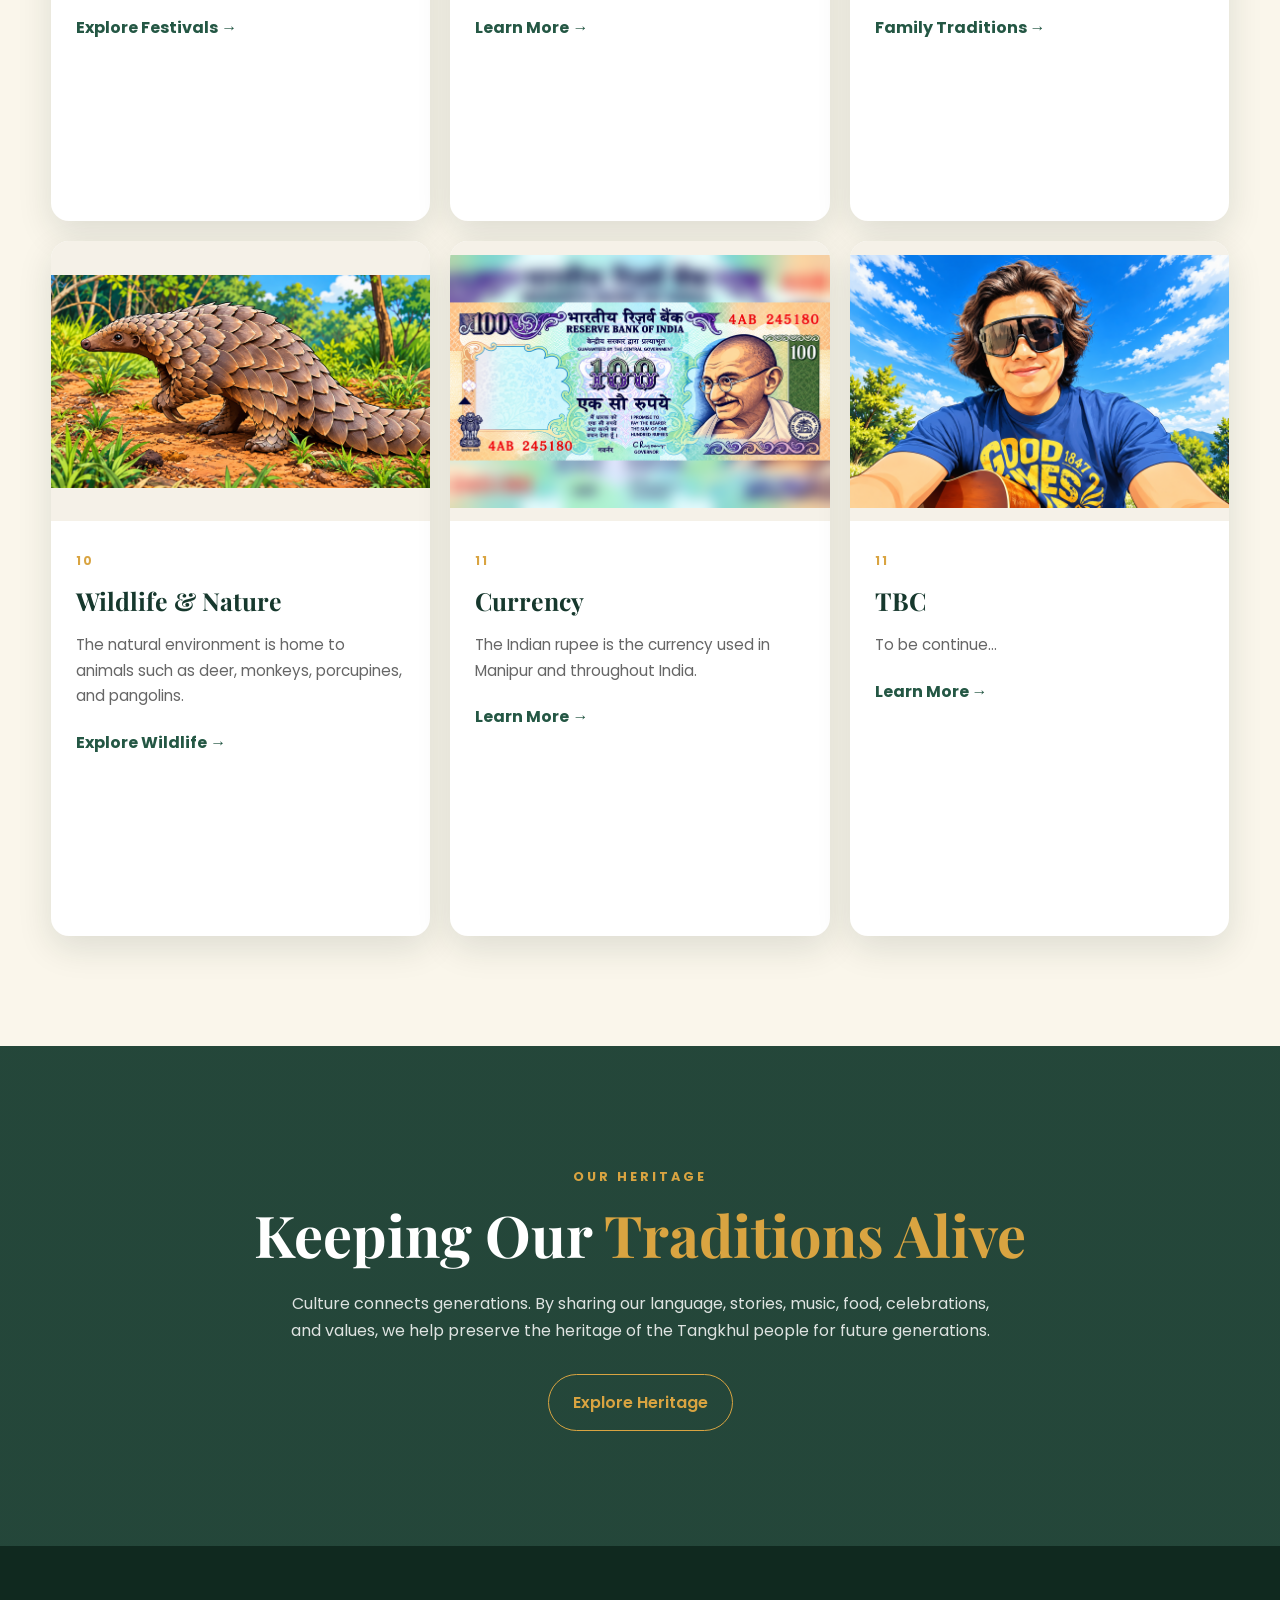
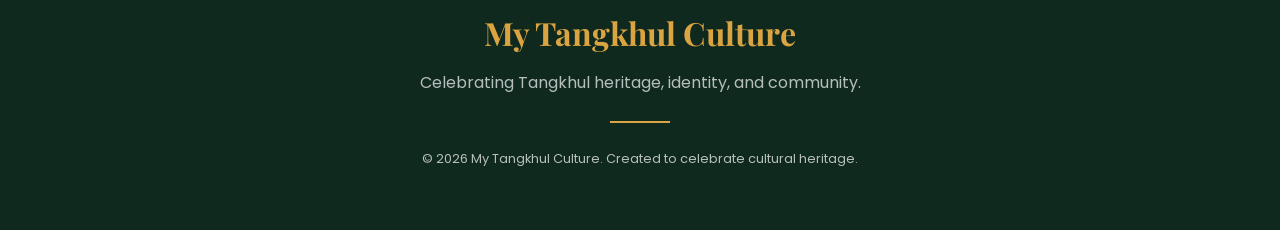
==== commit daf1bc23: "Added live Chat" ====
--- a/index.html
+++ b/index.html
@@ -580,8 +580,16 @@
 
   </footer>
 
-  <script src="script.js"></script>
+  <!-- Start of LiveChat (www.livechat.com) code -->
+  <script>
+      window.__lc = window.__lc || {};
+      window.__lc.license = 19975317;
+      window.__lc.integration_name = "manual_channels";
+      window.__lc.product_name = "livechat";
+      ;(function(n,t,c){function i(n){return e._h?e._h.apply(null,n):e._q.push(n)}var e={_q:[],_h:null,_v:"2.0",on:function(){i(["on",c.call(arguments)])},once:function(){i(["once",c.call(arguments)])},off:function(){i(["off",c.call(arguments)])},get:function(){if(!e._h)throw new Error("[LiveChatWidget] You can't use getters before load.");return i(["get",c.call(arguments)])},call:function(){i(["call",c.call(arguments)])},init:function(){var n=t.createElement("script");n.async=!0,n.type="text/javascript",n.src="https://cdn.livechatinc.com/tracking.js",t.head.appendChild(n)}};!n.__lc.asyncInit&&e.init(),n.LiveChatWidget=n.LiveChatWidget||e}(window,document,[].slice))
+  </script>
+  <noscript><a href="https://www.livechat.com/chat-with/19975317/" rel="nofollow">Chat with us</a>, powered by <a href="https://www.livechat.com/?welcome" rel="noopener nofollow" target="_blank">LiveChat</a></noscript>
+  <!-- End of LiveChat code -->
 
 </body>
-</html>
-```+</html>
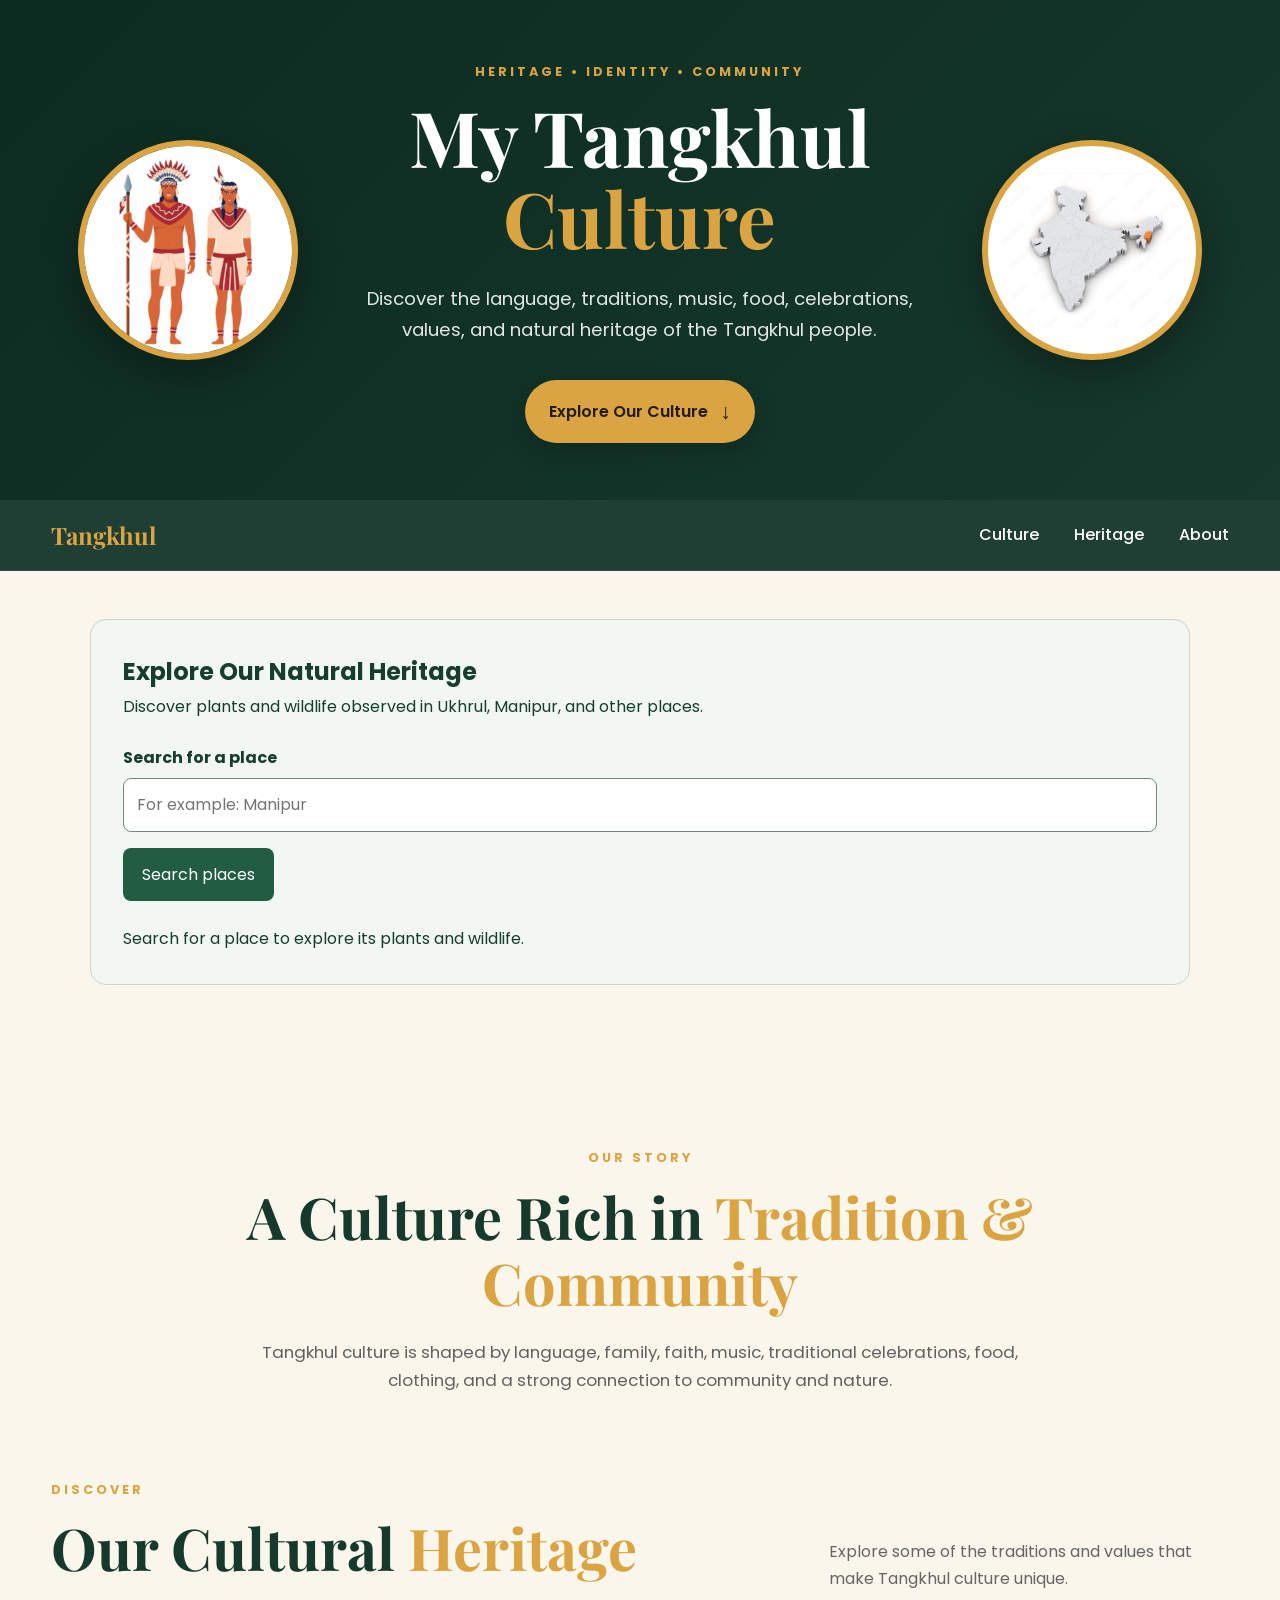
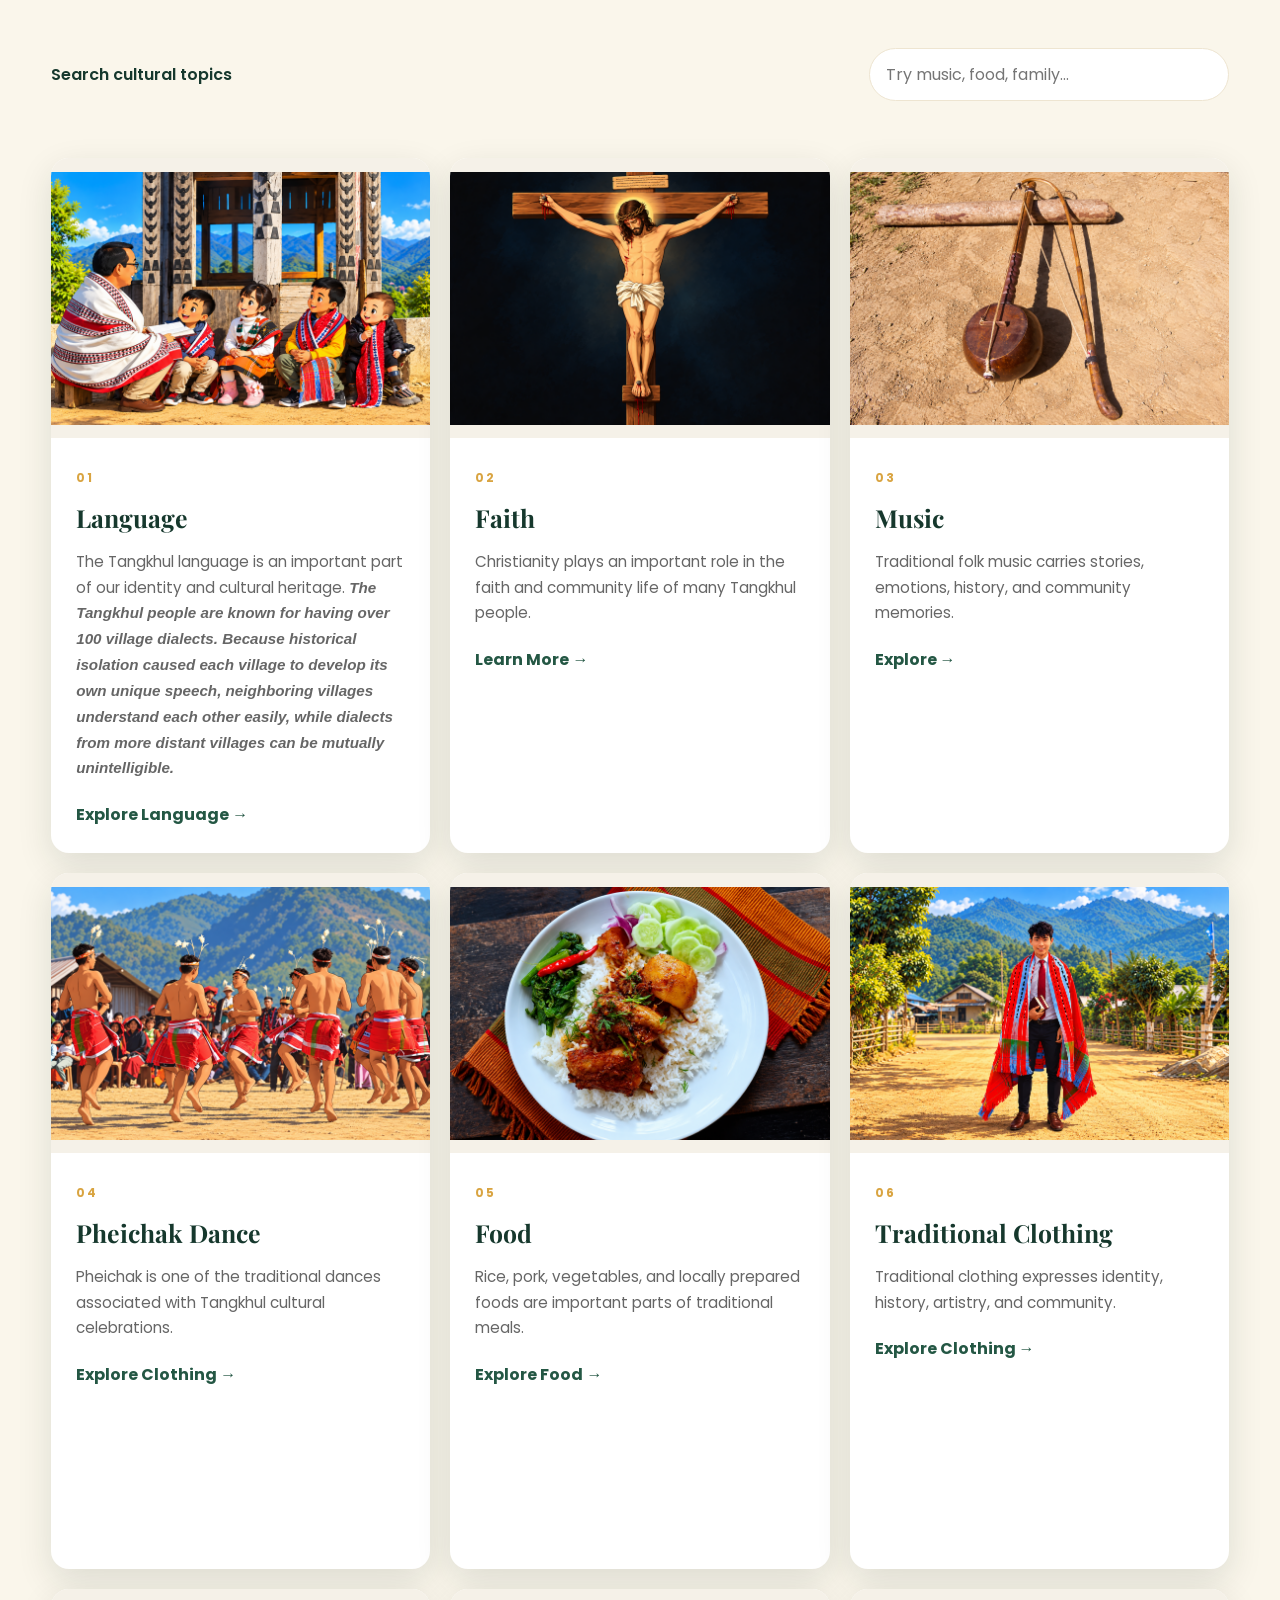
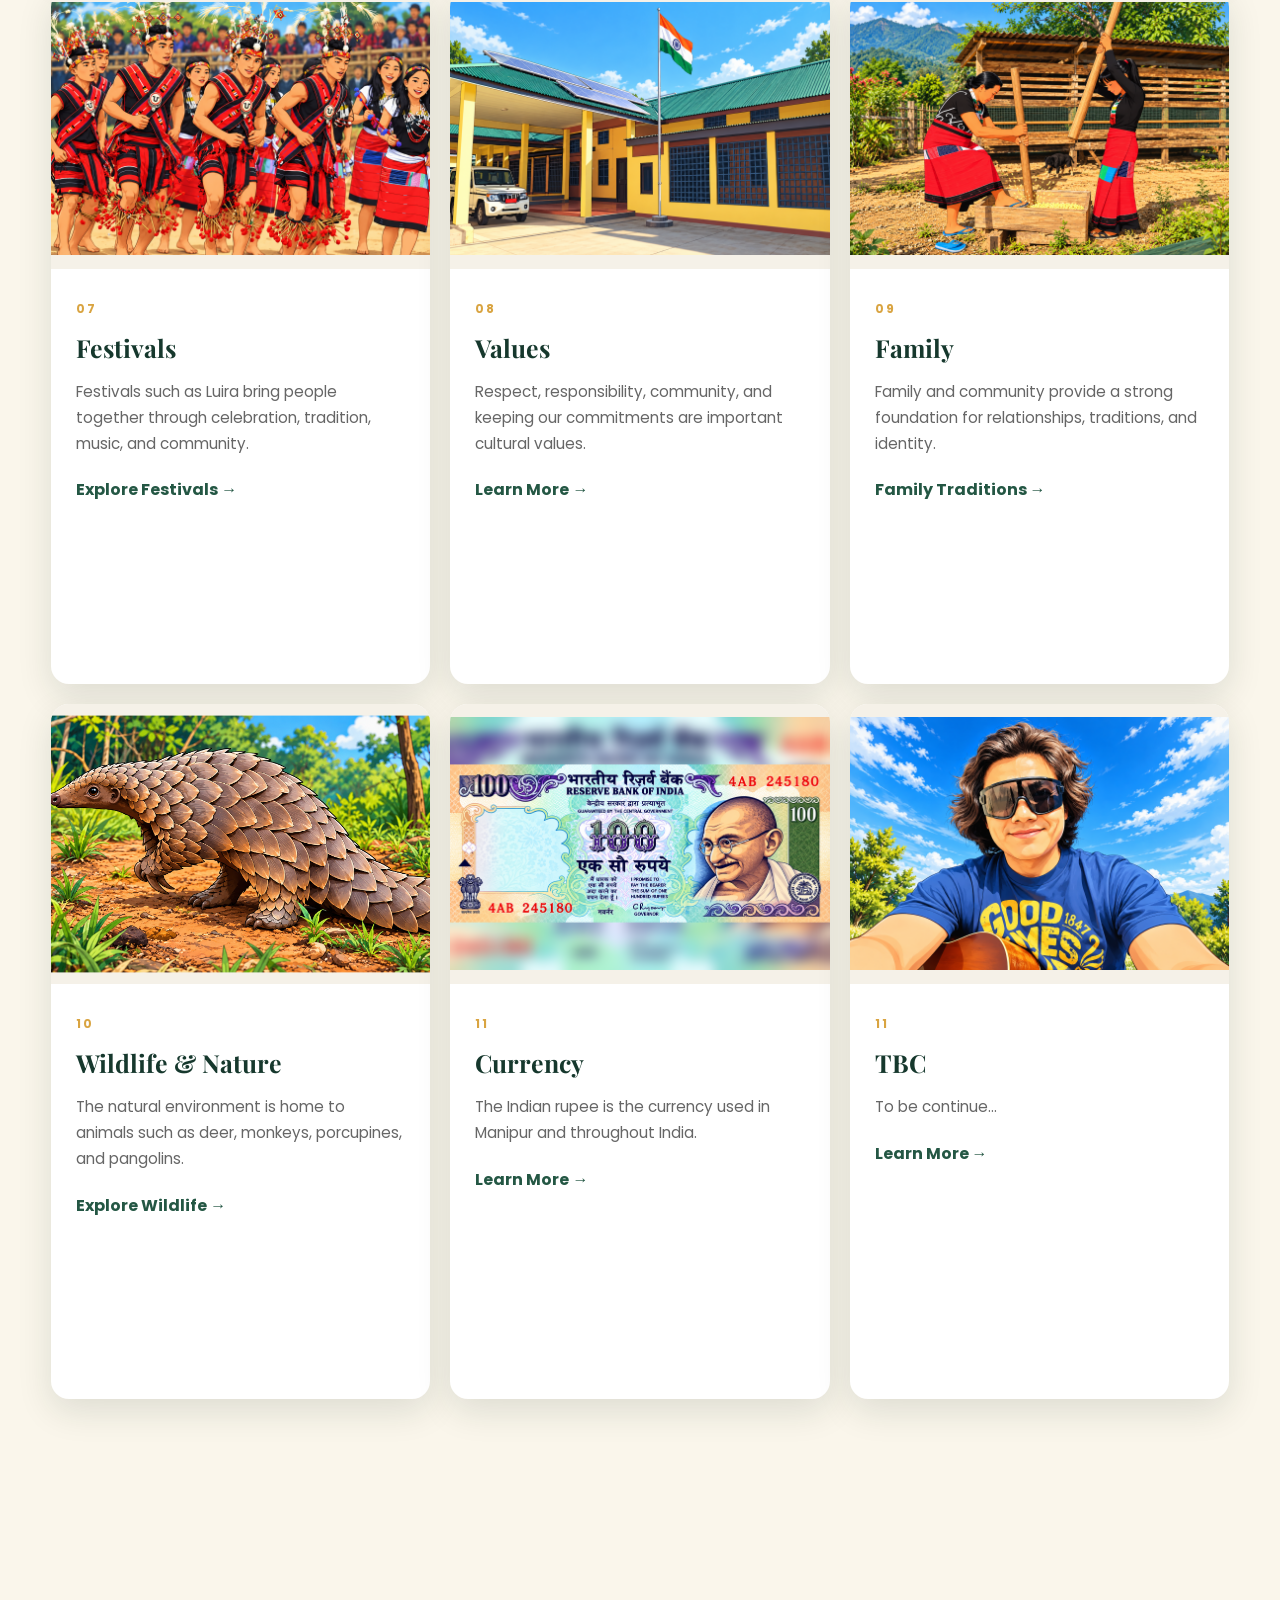
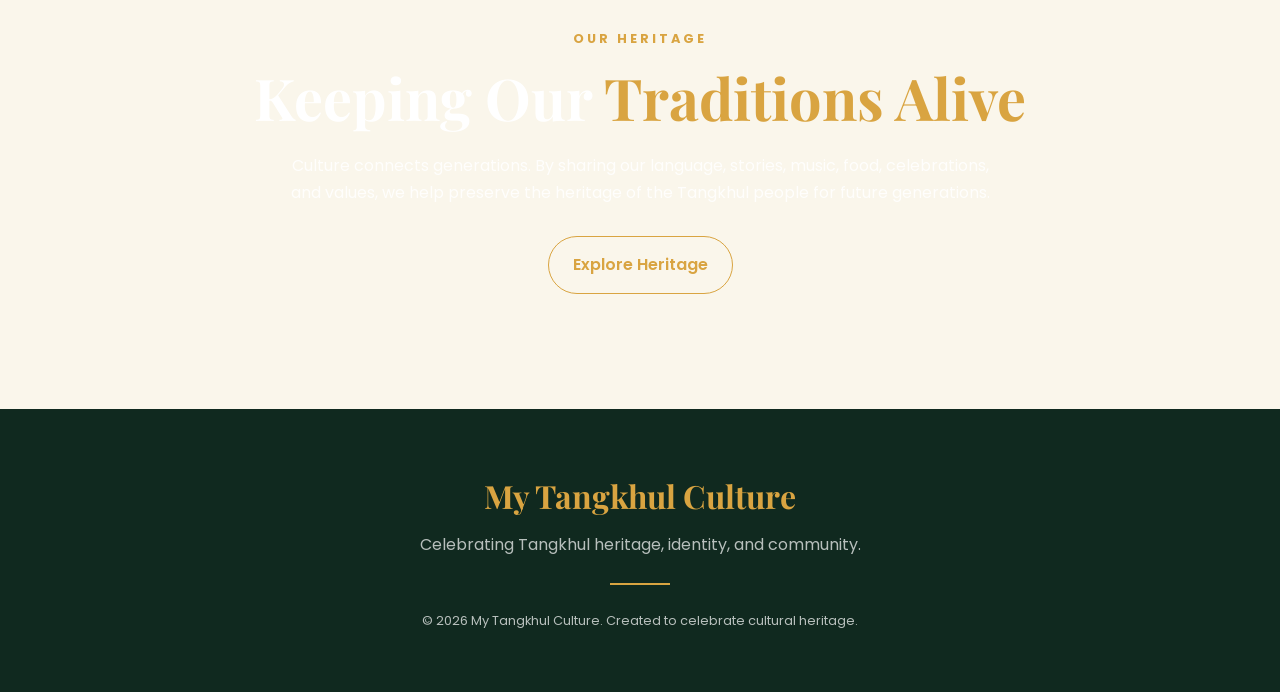
==== commit 5ccb54c8: "Add iNaturalist nature explorer and fix missing image and chat errors" ====
--- a/index.html
+++ b/index.html
@@ -12,6 +12,8 @@
   <title>Tangkhul Culture | Heritage & Tradition</title>
 
   <link rel="stylesheet" href="style.css">
+  <script type="module" src="script.js"></script>
+  <script type="module" src="nature.js"></script>
 
   <!-- Google Font -->
   <link rel="preconnect" href="https://fonts.googleapis.com">
@@ -90,7 +92,48 @@
     </div>
 
   </nav>
-
+  <!-- ===== NATURE EXPLORER ===== -->
+  <section class="nature-explorer" aria-labelledby="nature-heading">
+    <h2 id="nature-heading">Explore Our Natural Heritage</h2>
+
+    <p>
+      Discover plants and wildlife observed in Ukhrul, Manipur,
+      and other places.
+    </p>
+
+    <form id="nature-place-form">
+      <label for="nature-place-search">Search for a place</label>
+
+      <input
+        type="search"
+        id="nature-place-search"
+        placeholder="For example: Manipur"
+        minlength="2"
+        required
+      >
+
+      <button type="submit">Search places</button>
+    </form>
+    <!-- SELECT A PLACE AND OPTIONAL OBSERVATION DATES -->
+    <form id="nature-identification-form" hidden>
+      <label for="nature-place-select">Select a place</label>
+      <select id="nature-place-select" required></select>
+
+      <label for="nature-start-date">Observed from (optional)</label>
+      <input type="date" id="nature-start-date">
+
+      <label for="nature-end-date">Observed through (optional)</label>
+      <input type="date" id="nature-end-date">
+
+      <button type="submit">Find plants and wildlife</button>
+    </form>
+
+    <p id="nature-status" role="status" aria-live="polite">
+      Search for a place to explore its plants and wildlife.
+    </p>
+
+    <div id="nature-results"></div>
+  </section>
 
   <!-- ================= MAIN ================= -->
 
@@ -580,16 +623,6 @@
 
   </footer>
 
-  <!-- Start of LiveChat (www.livechat.com) code -->
-  <script>
-      window.__lc = window.__lc || {};
-      window.__lc.license = 19975317;
-      window.__lc.integration_name = "manual_channels";
-      window.__lc.product_name = "livechat";
-      ;(function(n,t,c){function i(n){return e._h?e._h.apply(null,n):e._q.push(n)}var e={_q:[],_h:null,_v:"2.0",on:function(){i(["on",c.call(arguments)])},once:function(){i(["once",c.call(arguments)])},off:function(){i(["off",c.call(arguments)])},get:function(){if(!e._h)throw new Error("[LiveChatWidget] You can't use getters before load.");return i(["get",c.call(arguments)])},call:function(){i(["call",c.call(arguments)])},init:function(){var n=t.createElement("script");n.async=!0,n.type="text/javascript",n.src="https://cdn.livechatinc.com/tracking.js",t.head.appendChild(n)}};!n.__lc.asyncInit&&e.init(),n.LiveChatWidget=n.LiveChatWidget||e}(window,document,[].slice))
-  </script>
-  <noscript><a href="https://www.livechat.com/chat-with/19975317/" rel="nofollow">Chat with us</a>, powered by <a href="https://www.livechat.com/?welcome" rel="noopener nofollow" target="_blank">LiveChat</a></noscript>
-  <!-- End of LiveChat code -->
-
+ 
 </body>
 </html>
--- a/style.css
+++ b/style.css
@@ -513,8 +513,17 @@
   object-position: center;
   display: block;
 }
+
+.card-image img[src$="images12.png"] {
+  transform: scale(1.2);
+}
+
 .culture-card:hover .card-image img {
   transform: scale(1.06);
+}
+
+.culture-card:hover .card-image img[src$="images12.png"] {
+  transform: scale(1.272);
 }
 
 .card-content {
@@ -588,10 +597,7 @@
       rgba(15, 53, 40, 0.91),
       rgba(15, 53, 40, 0.91)
     ),
-    url("images/tangkhul-header.jpg")
-    center / cover no-repeat;
-
-  color: white;
+  
 }
 
 
@@ -887,4 +893,111 @@
     min-height: 450px;
   }
 
+}
+/* ===== NATURE EXPLORER ===== */
+
+.nature-explorer {
+  width: min(1100px, 92%);
+  margin: 3rem auto;
+  padding: clamp(1rem, 4vw, 2rem);
+  border: 1px solid #c8dacf;
+  border-radius: 16px;
+  background: #f2f7f3;
+  color: #173d2c;
+}
+
+.nature-explorer h2 {
+  margin-top: 0;
+  color: #173d2c;
+}
+
+.nature-explorer form {
+  margin: 1.5rem 0;
+}
+
+.nature-explorer label {
+  display: block;
+  margin: 1rem 0 0.4rem;
+  font-weight: bold;
+}
+
+.nature-explorer input,
+.nature-explorer select {
+  box-sizing: border-box;
+  width: 100%;
+  min-width: 0;
+  padding: 0.8rem;
+  border: 1px solid #728b7c;
+  border-radius: 8px;
+  background: white;
+  color: #173d2c;
+  font: inherit;
+}
+
+.nature-explorer button {
+  margin-top: 1rem;
+  padding: 0.8rem 1.2rem;
+  border: none;
+  border-radius: 8px;
+  background: #215c43;
+  color: white;
+  font: inherit;
+  cursor: pointer;
+}
+
+.nature-explorer button:hover {
+  background: #173d2c;
+}
+
+.nature-explorer button:disabled {
+  opacity: 0.65;
+  cursor: wait;
+}
+
+.nature-explorer :focus-visible {
+  outline: 3px solid #a95400;
+  outline-offset: 3px;
+}
+
+/* ===== NATURE RESULT CARDS ===== */
+
+#nature-results {
+  display: grid;
+  grid-template-columns: repeat(
+    auto-fit,
+    minmax(min(100%, 240px), 1fr)
+  );
+  gap: 1.5rem;
+}
+
+.nature-card {
+  overflow: hidden;
+  border: 1px solid #c8dacf;
+  border-radius: 12px;
+  background: white;
+}
+
+.nature-card img {
+  display: block;
+  width: 100%;
+  height: 220px;
+  object-fit: cover;
+}
+
+.nature-card-content {
+  padding: 1rem;
+}
+
+.nature-card h3 {
+  margin: 0 0 0.5rem;
+}
+
+.nature-card a {
+  color: #215c43;
+  text-decoration: underline;
+}
+
+.nature-photo-credit {
+  font-size: 0.8rem;
+  overflow-wrap: anywhere;
 }
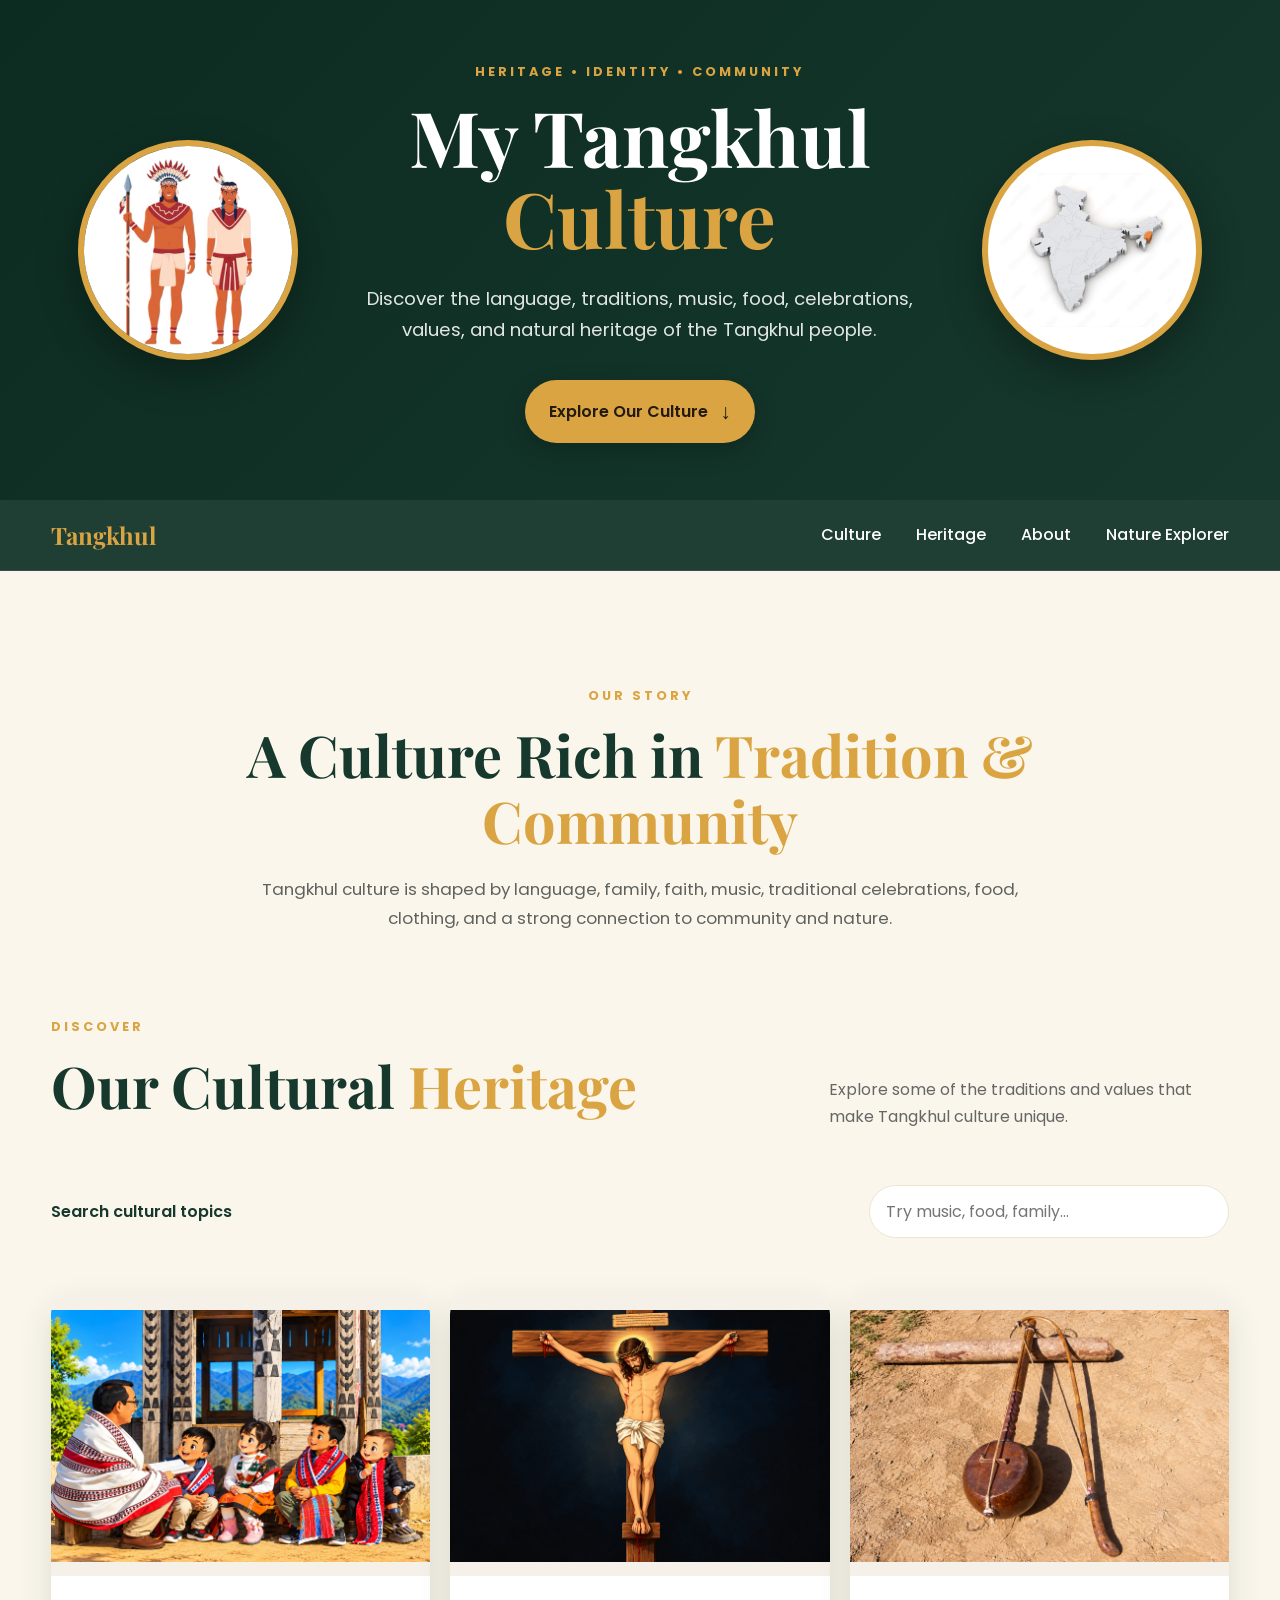
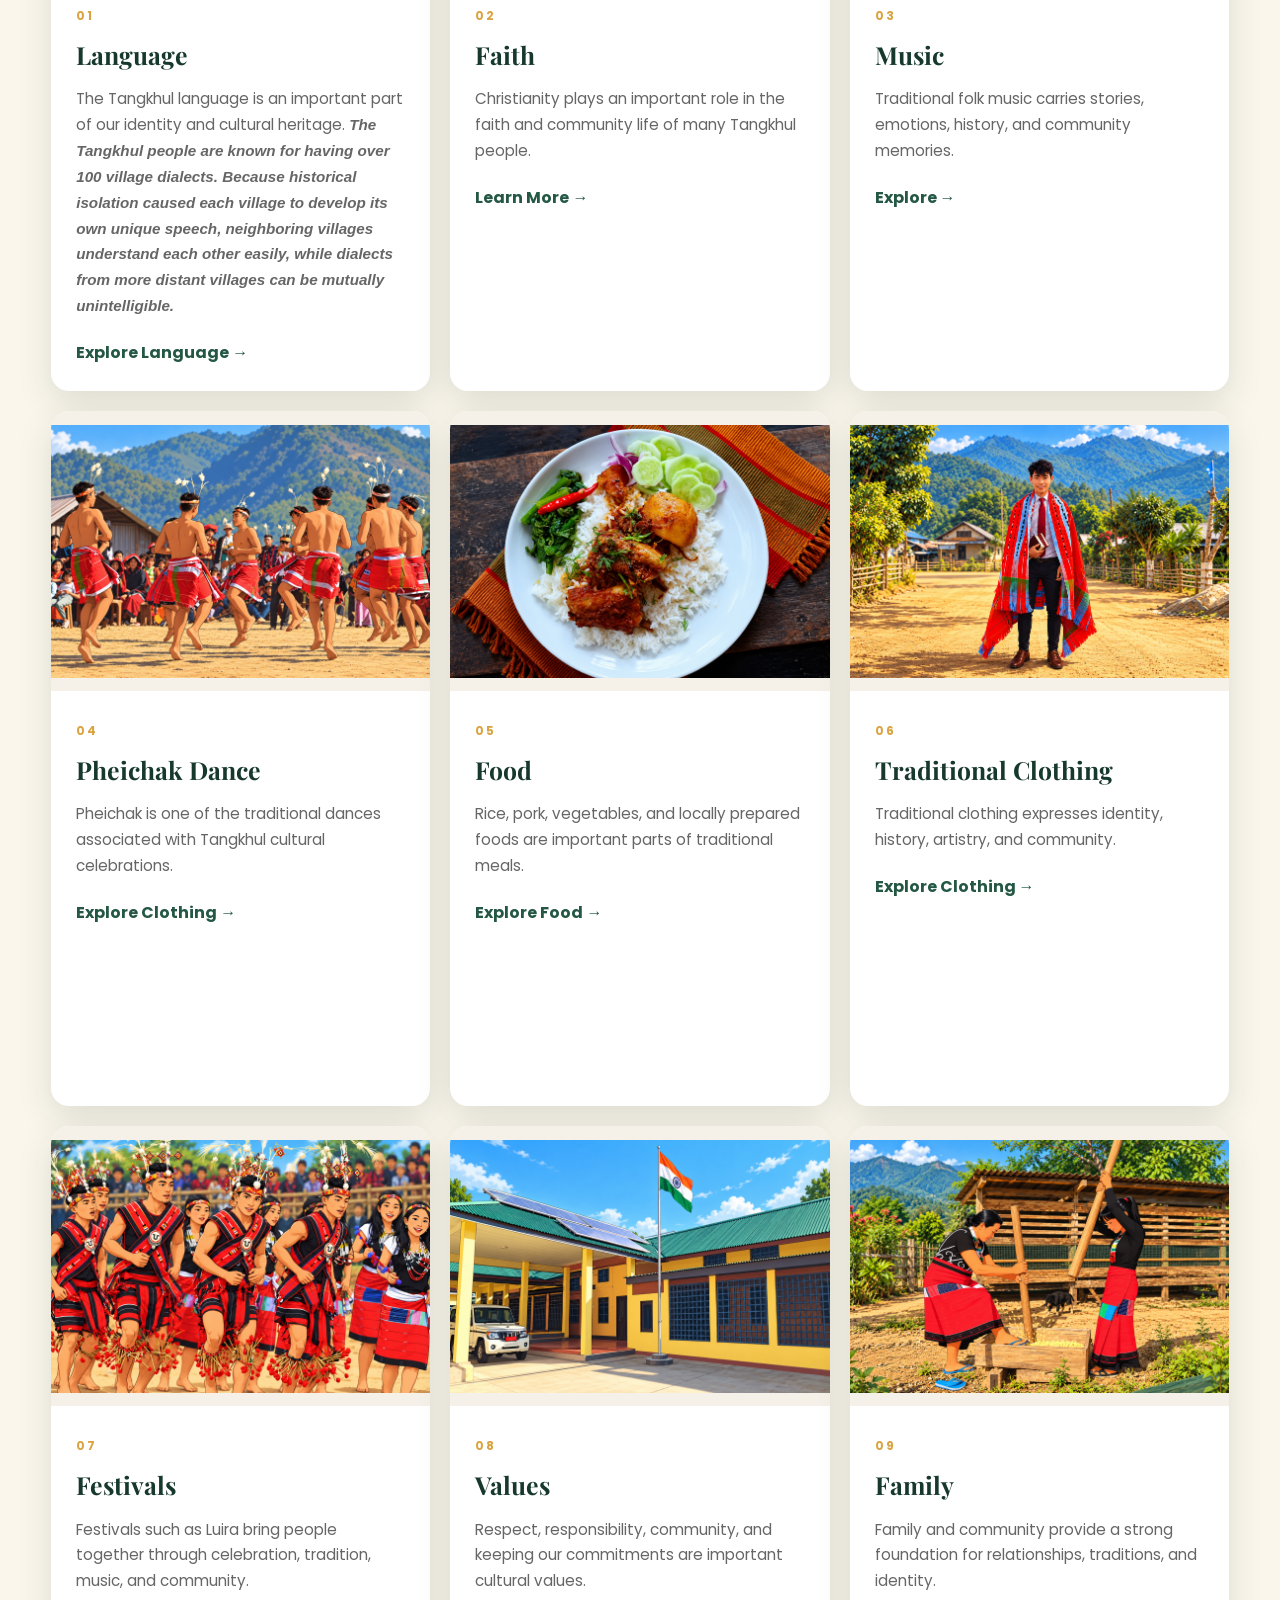
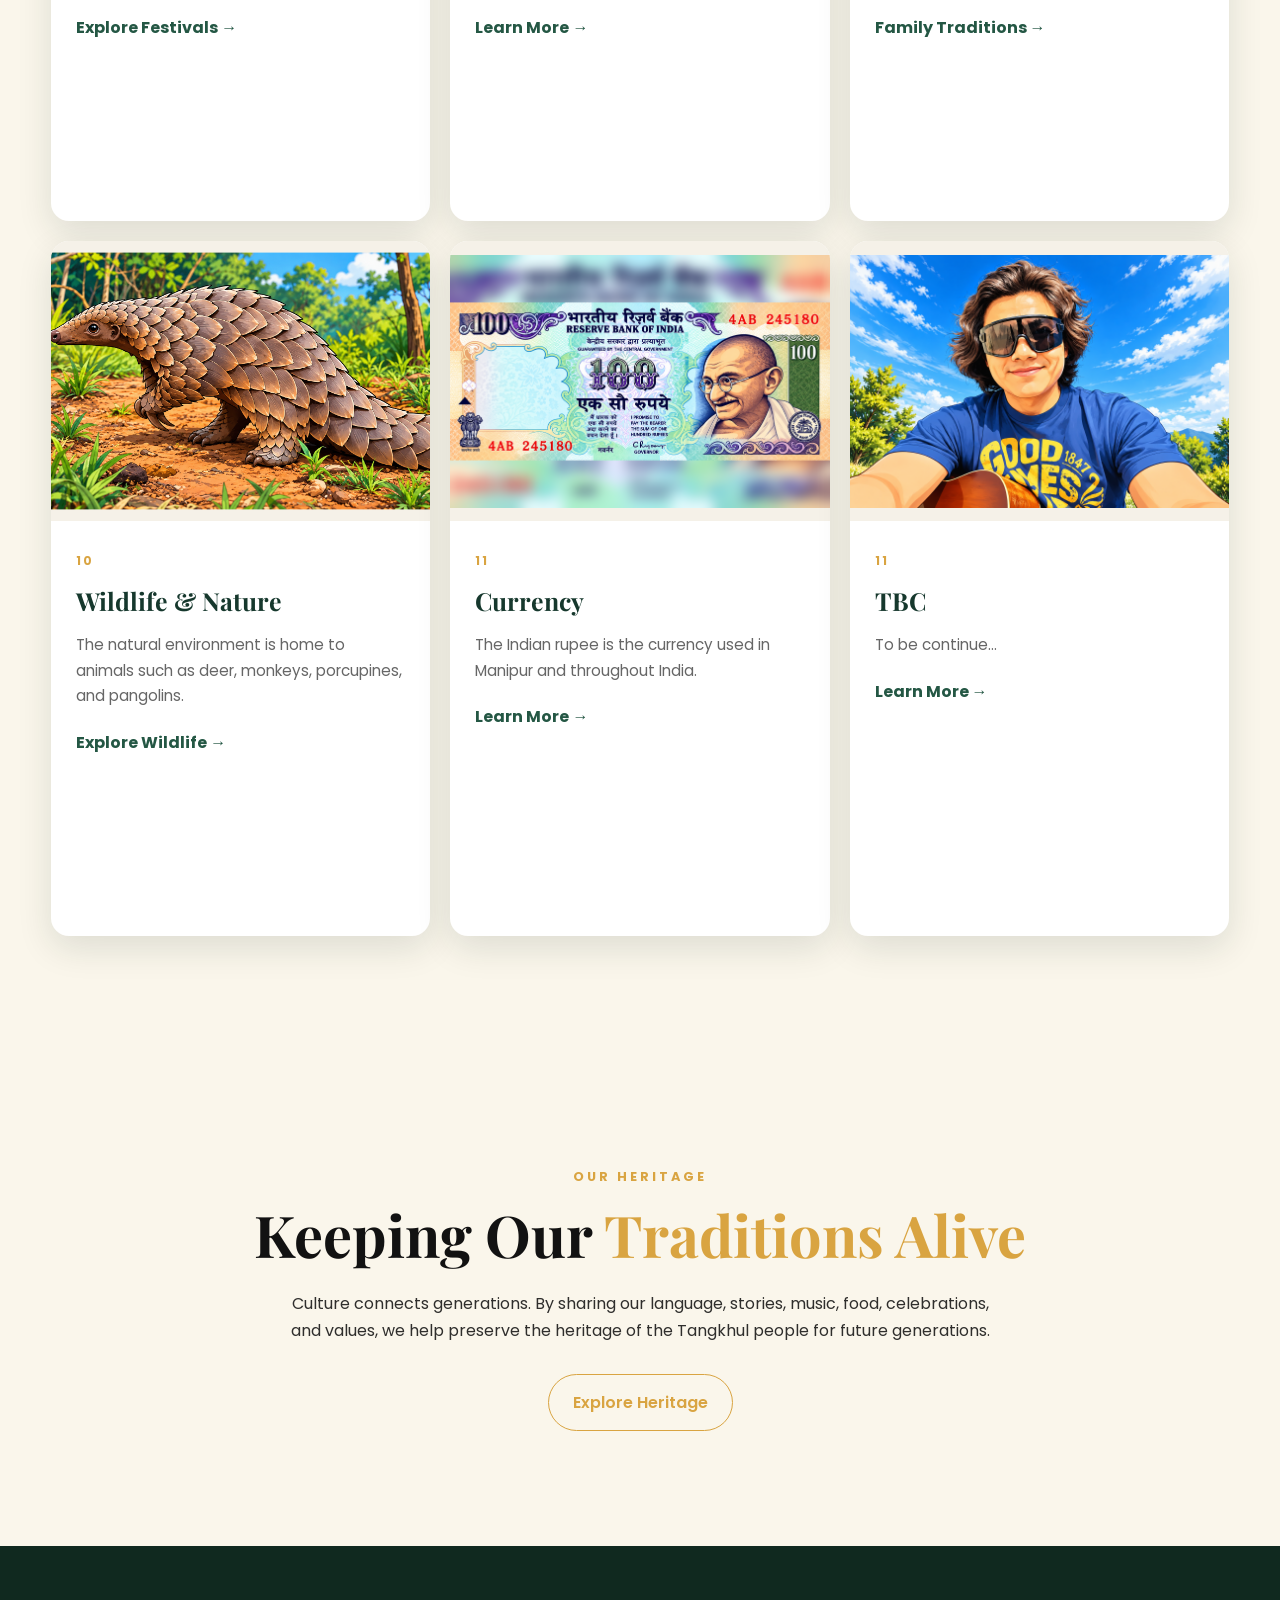
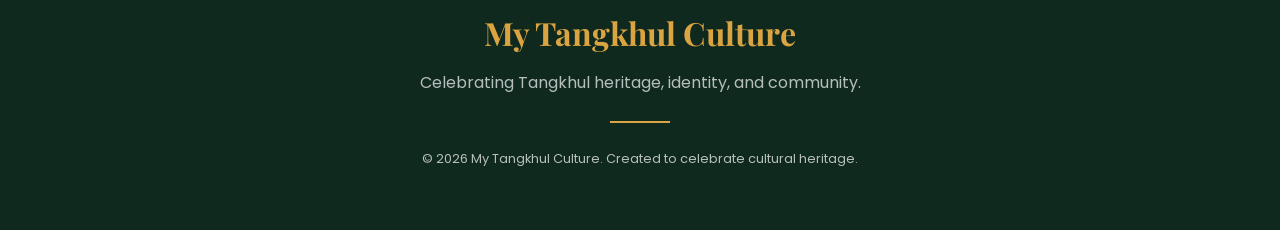
==== commit 561332e7: "Split nature explorer into dedicated page Co-authored-by: Copilot <223556219+Copilot@users.noreply.g" ====
--- a/index.html
+++ b/index.html
@@ -13,7 +13,6 @@
 
   <link rel="stylesheet" href="style.css">
   <script type="module" src="script.js"></script>
-  <script type="module" src="nature.js"></script>
 
   <!-- Google Font -->
   <link rel="preconnect" href="https://fonts.googleapis.com">
@@ -79,7 +78,7 @@
 
     <div class="nav-container">
 
-      <a href="#" class="nav-logo">
+      <a href="index.html" class="nav-logo">
         Tangkhul
       </a>
 
@@ -87,54 +86,12 @@
         <a href="#culture">Culture</a>
         <a href="#heritage">Heritage</a>
         <a href="#about">About</a>
+        <a href="nature.html">Nature Explorer</a>
       </div>
 
     </div>
 
   </nav>
-  <!-- ===== NATURE EXPLORER ===== -->
-  <section class="nature-explorer" aria-labelledby="nature-heading">
-    <h2 id="nature-heading">Explore Our Natural Heritage</h2>
-
-    <p>
-      Discover plants and wildlife observed in Ukhrul, Manipur,
-      and other places.
-    </p>
-
-    <form id="nature-place-form">
-      <label for="nature-place-search">Search for a place</label>
-
-      <input
-        type="search"
-        id="nature-place-search"
-        placeholder="For example: Manipur"
-        minlength="2"
-        required
-      >
-
-      <button type="submit">Search places</button>
-    </form>
-    <!-- SELECT A PLACE AND OPTIONAL OBSERVATION DATES -->
-    <form id="nature-identification-form" hidden>
-      <label for="nature-place-select">Select a place</label>
-      <select id="nature-place-select" required></select>
-
-      <label for="nature-start-date">Observed from (optional)</label>
-      <input type="date" id="nature-start-date">
-
-      <label for="nature-end-date">Observed through (optional)</label>
-      <input type="date" id="nature-end-date">
-
-      <button type="submit">Find plants and wildlife</button>
-    </form>
-
-    <p id="nature-status" role="status" aria-live="polite">
-      Search for a place to explore its plants and wildlife.
-    </p>
-
-    <div id="nature-results"></div>
-  </section>
-
   <!-- ================= MAIN ================= -->
 
   <main>
--- a/style.css
+++ b/style.css
@@ -611,7 +611,7 @@
 
 
 .heritage-section h2 {
-  color: white;
+  color: rgb(18, 18, 18);
 }
 
 
@@ -620,7 +620,7 @@
 
   margin: 0 auto 30px;
 
-  color: rgba(255, 255, 255, 0.85);
+  color: rgba(10, 10, 10, 0.85);
 }
 
 
@@ -897,13 +897,14 @@
 /* ===== NATURE EXPLORER ===== */
 
 .nature-explorer {
-  width: min(1100px, 92%);
+  width: 100%;
   margin: 3rem auto;
   padding: clamp(1rem, 4vw, 2rem);
   border: 1px solid #c8dacf;
   border-radius: 16px;
   background: #f2f7f3;
   color: #173d2c;
+  text-align: center;
 }
 
 .nature-explorer h2 {
@@ -912,13 +913,15 @@
 }
 
 .nature-explorer form {
-  margin: 1.5rem 0;
+  width: min(100%, 520px);
+  margin: 1.5rem auto;
 }
 
 .nature-explorer label {
   display: block;
   margin: 1rem 0 0.4rem;
   font-weight: bold;
+  text-align: left;
 }
 
 .nature-explorer input,
@@ -945,6 +948,10 @@
   cursor: pointer;
 }
 
+#nature-status {
+  text-align: center;
+}
+
 .nature-explorer button:hover {
   background: #173d2c;
 }
@@ -963,11 +970,8 @@
 
 #nature-results {
   display: grid;
-  grid-template-columns: repeat(
-    auto-fit,
-    minmax(min(100%, 240px), 1fr)
-  );
-  gap: 1.5rem;
+  grid-template-columns: repeat(6, minmax(0, 1fr));
+  gap: 1rem;
 }
 
 .nature-card {
@@ -1000,4 +1004,16 @@
 .nature-photo-credit {
   font-size: 0.8rem;
   overflow-wrap: anywhere;
+}
+
+@media (max-width: 1200px) {
+  #nature-results {
+    grid-template-columns: repeat(3, minmax(0, 1fr));
+  }
+}
+
+@media (max-width: 600px) {
+  #nature-results {
+    grid-template-columns: 1fr;
+  }
 }
